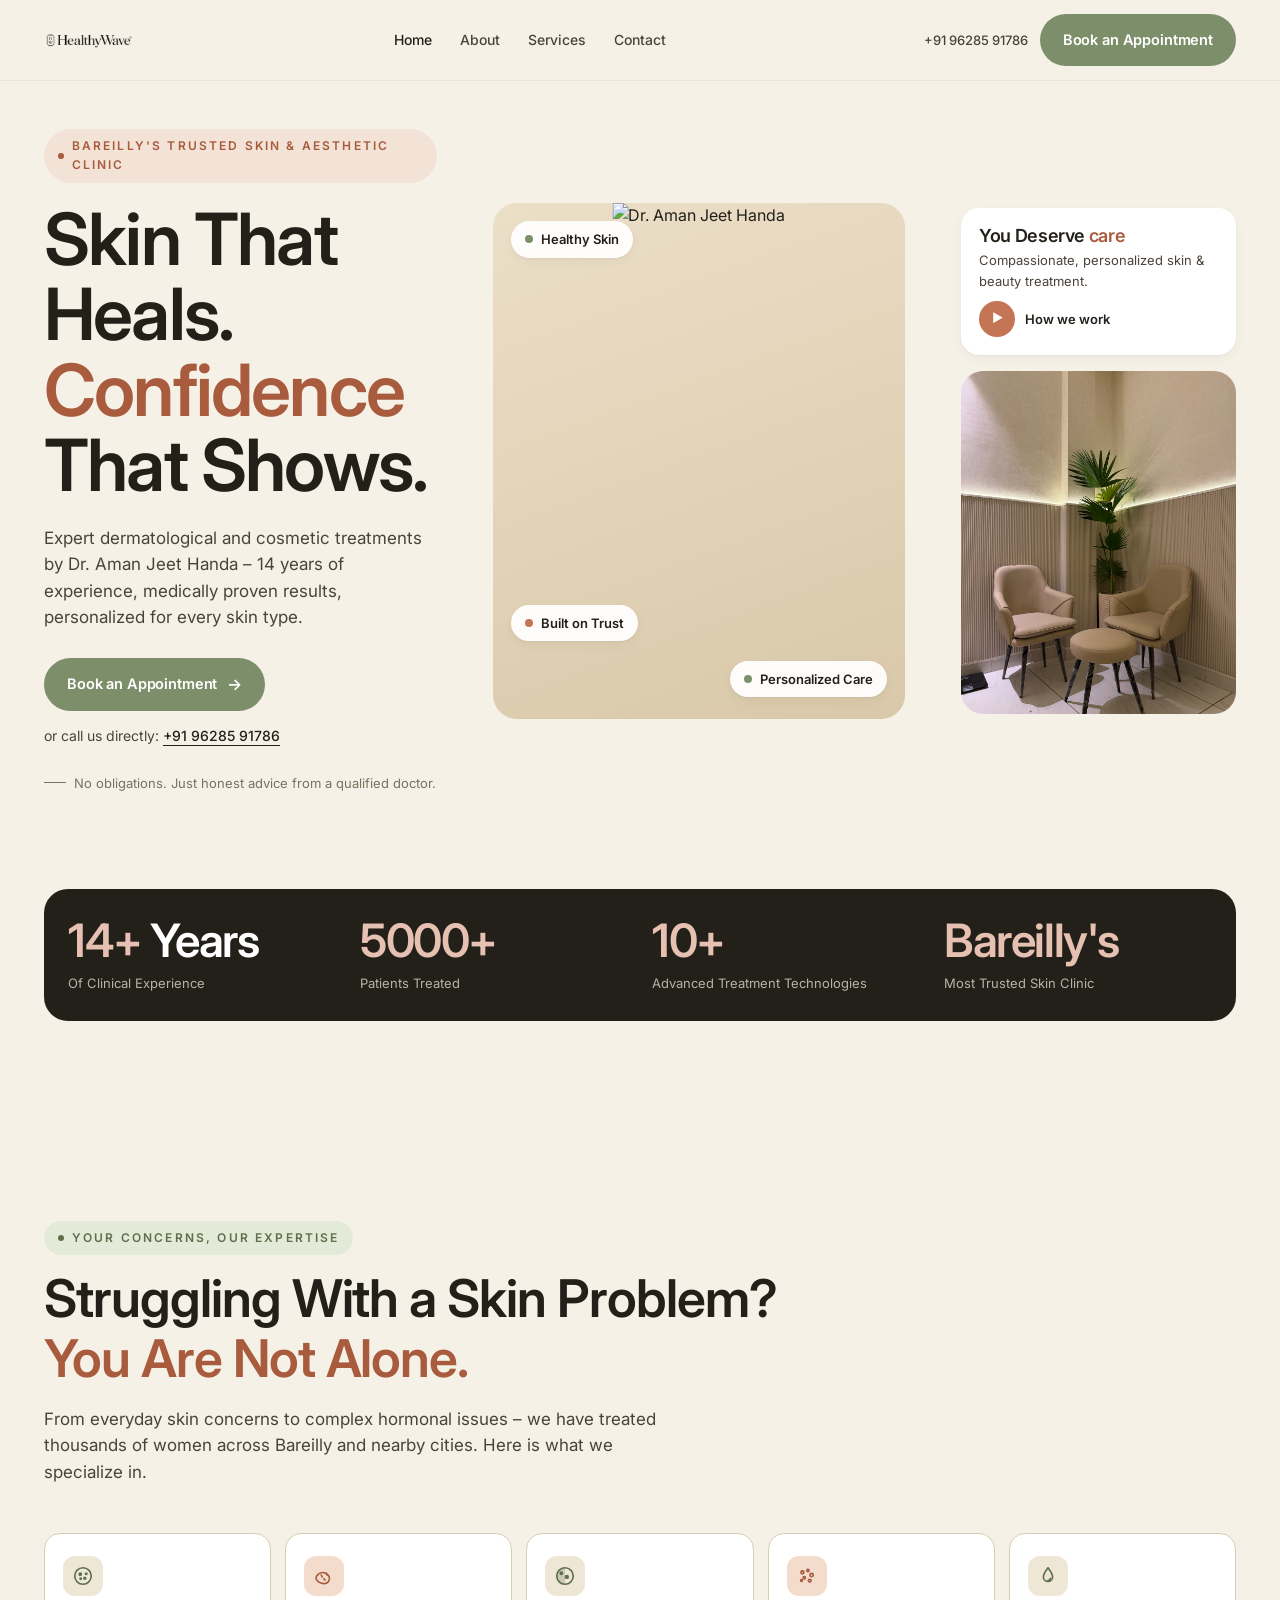
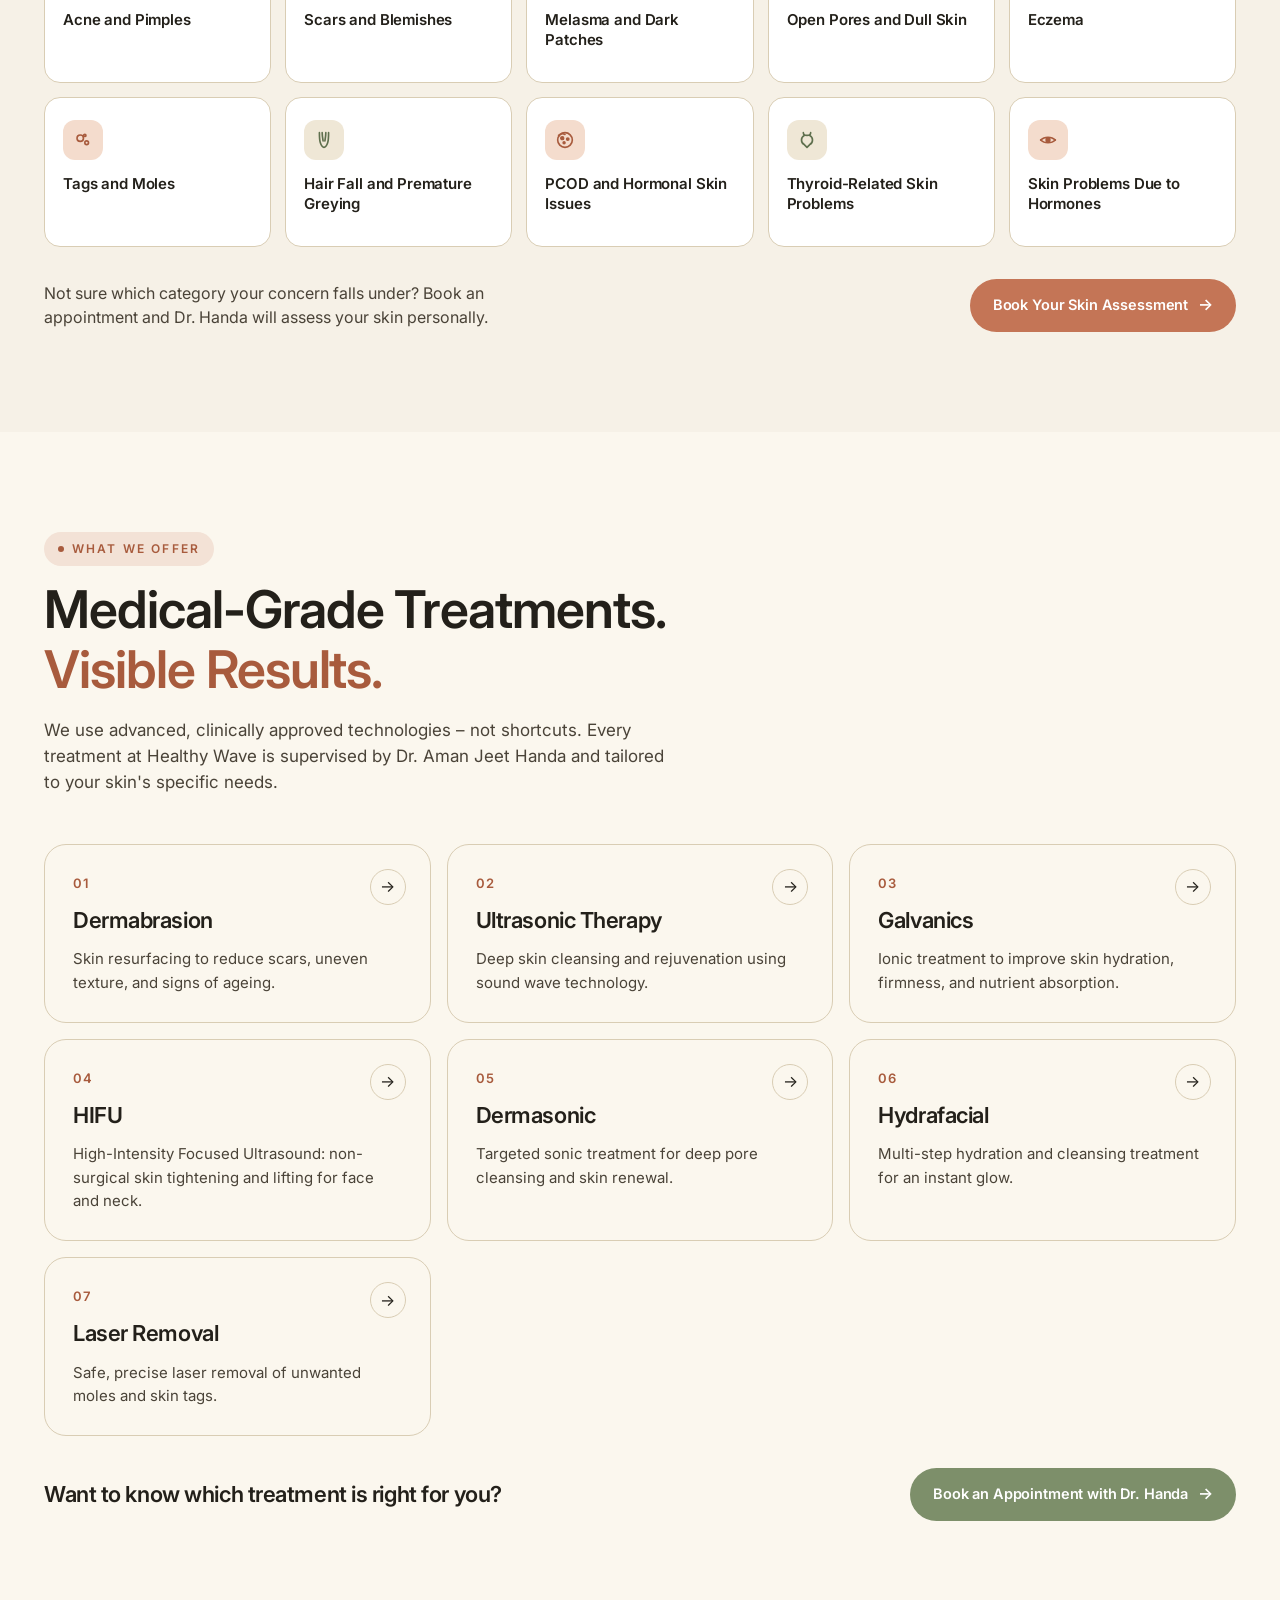
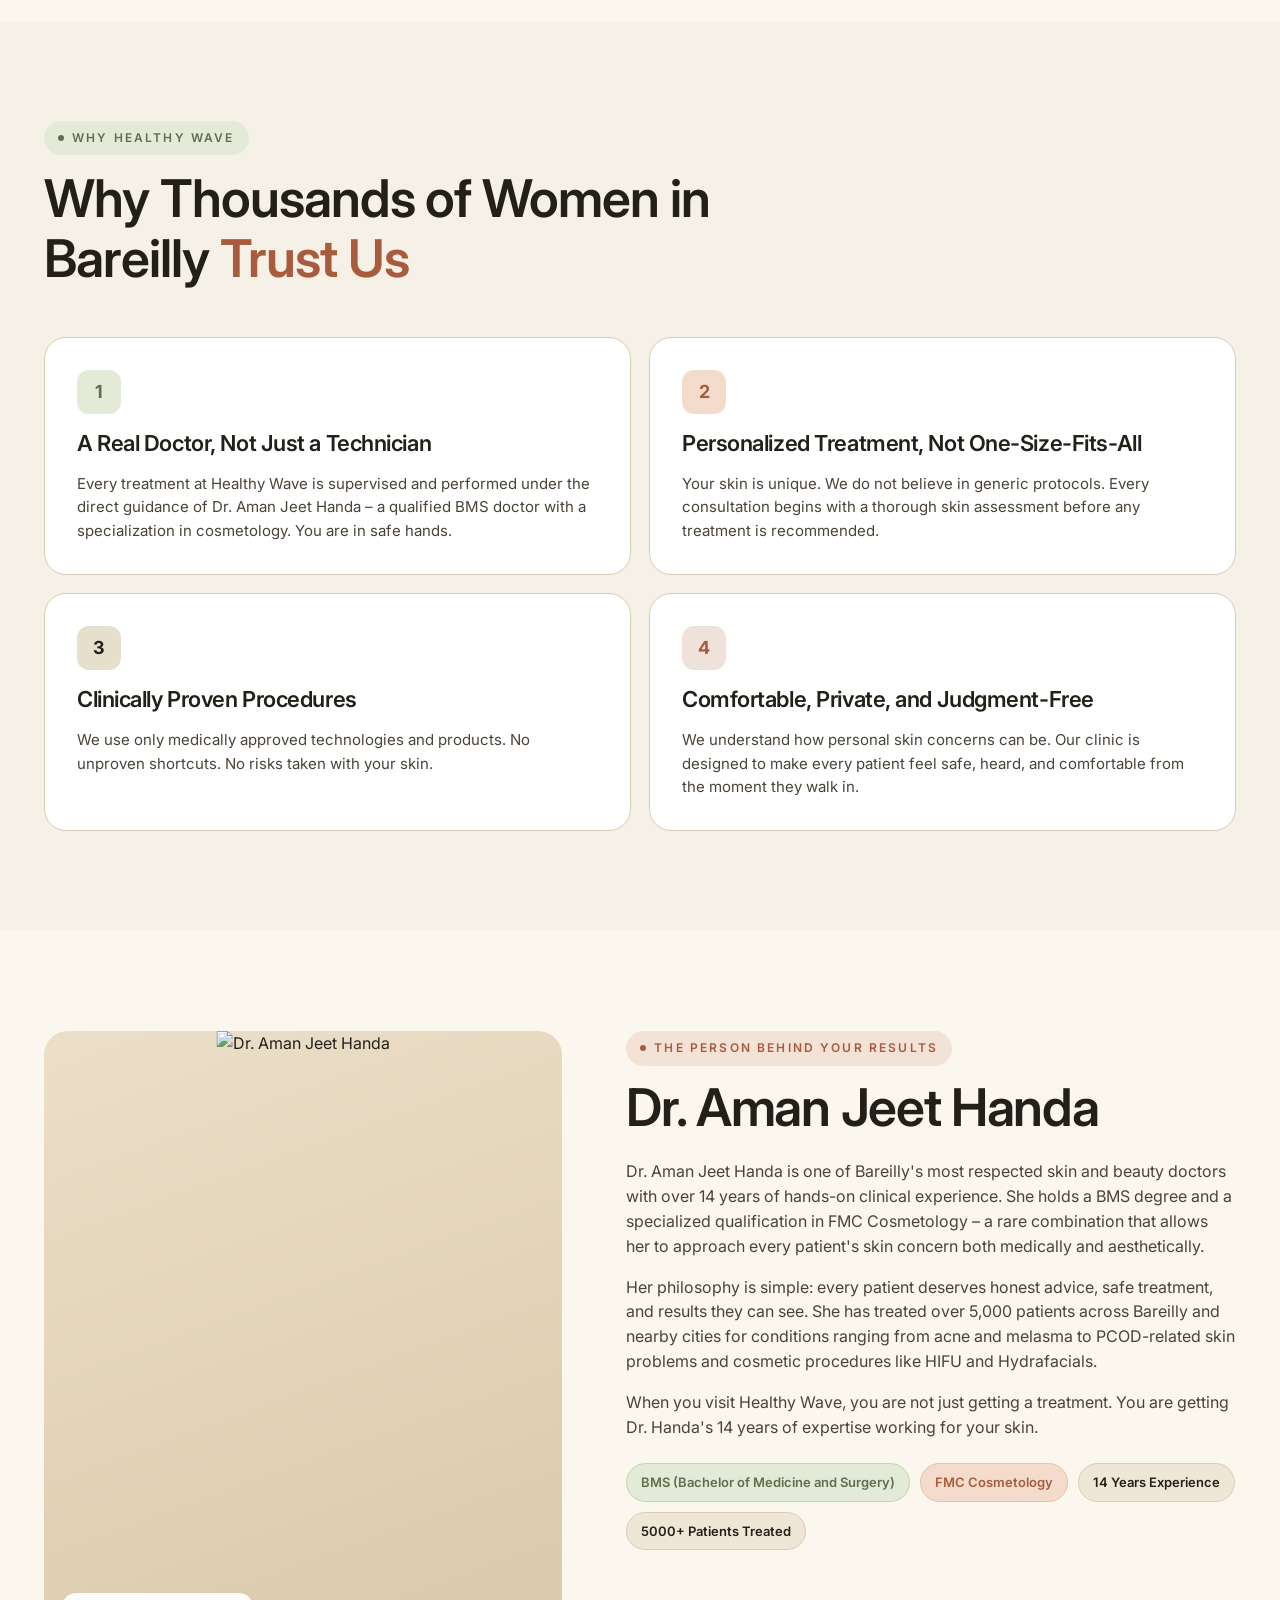
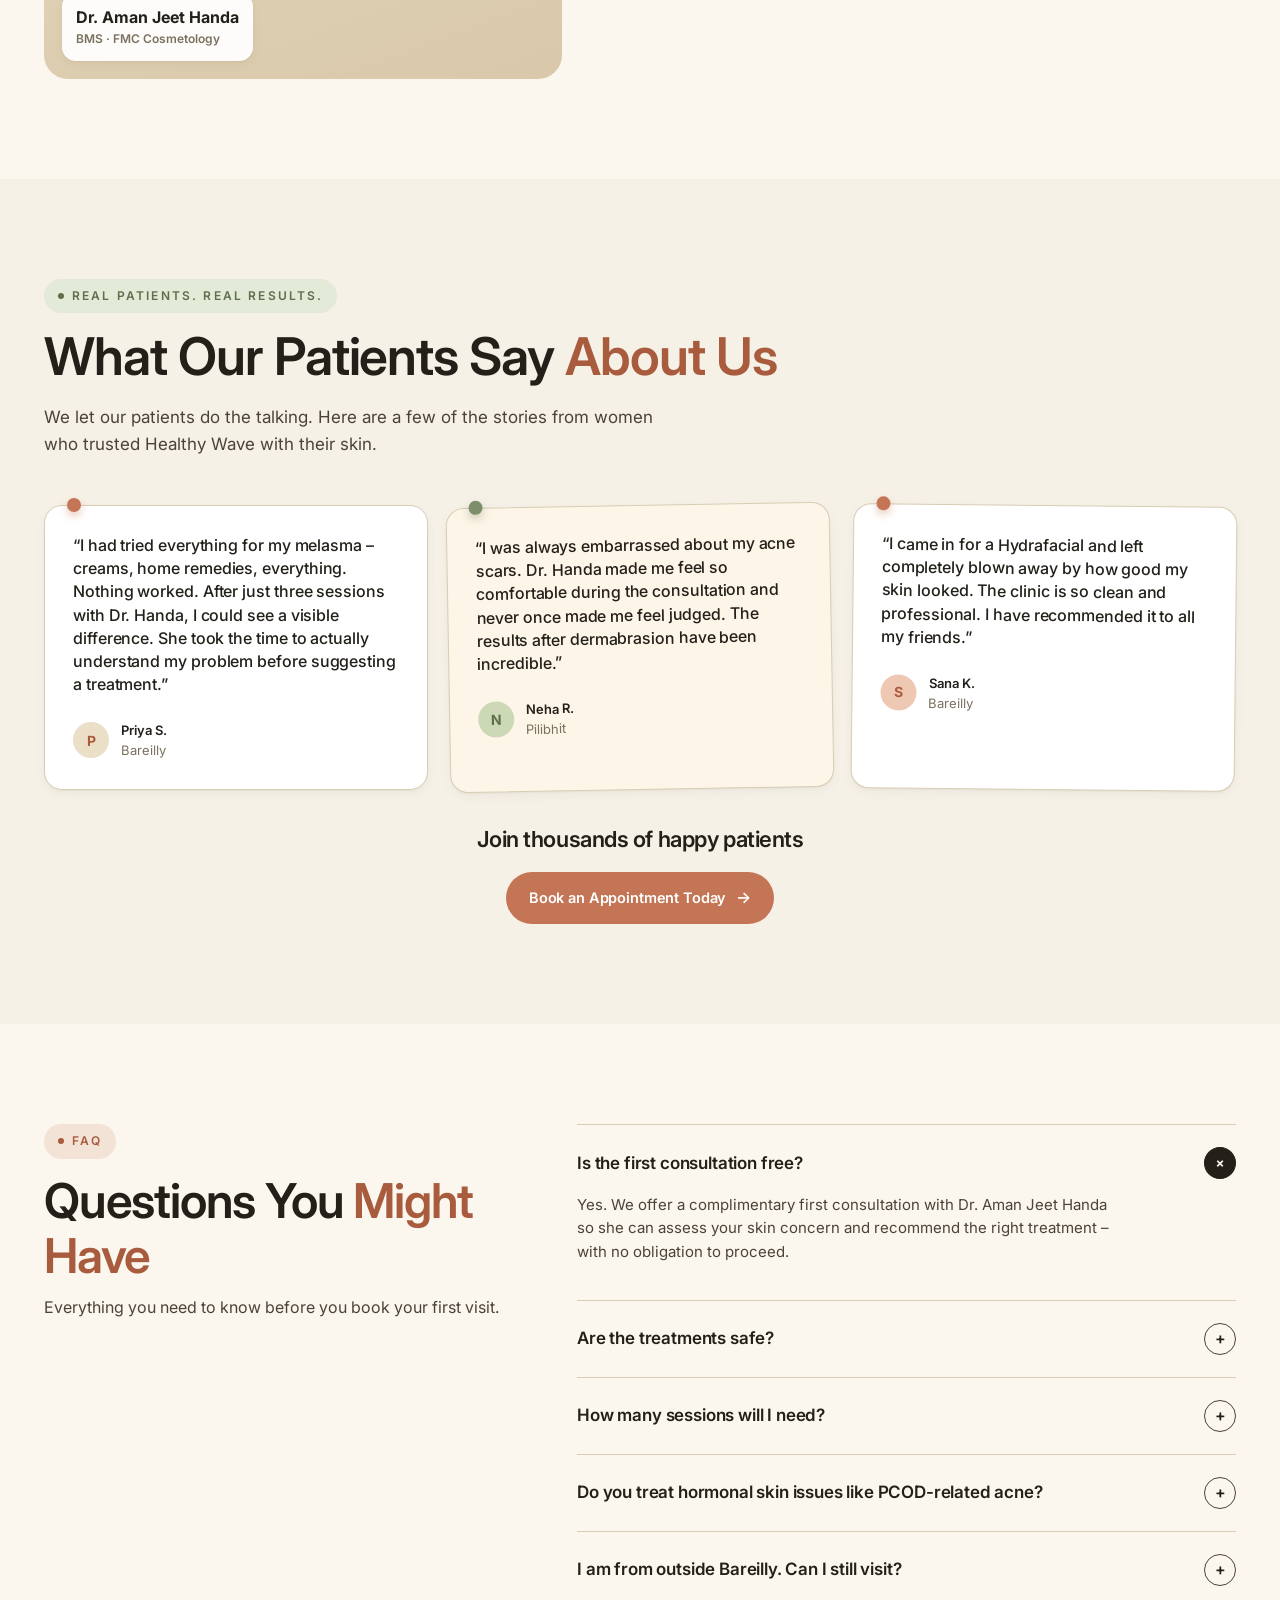
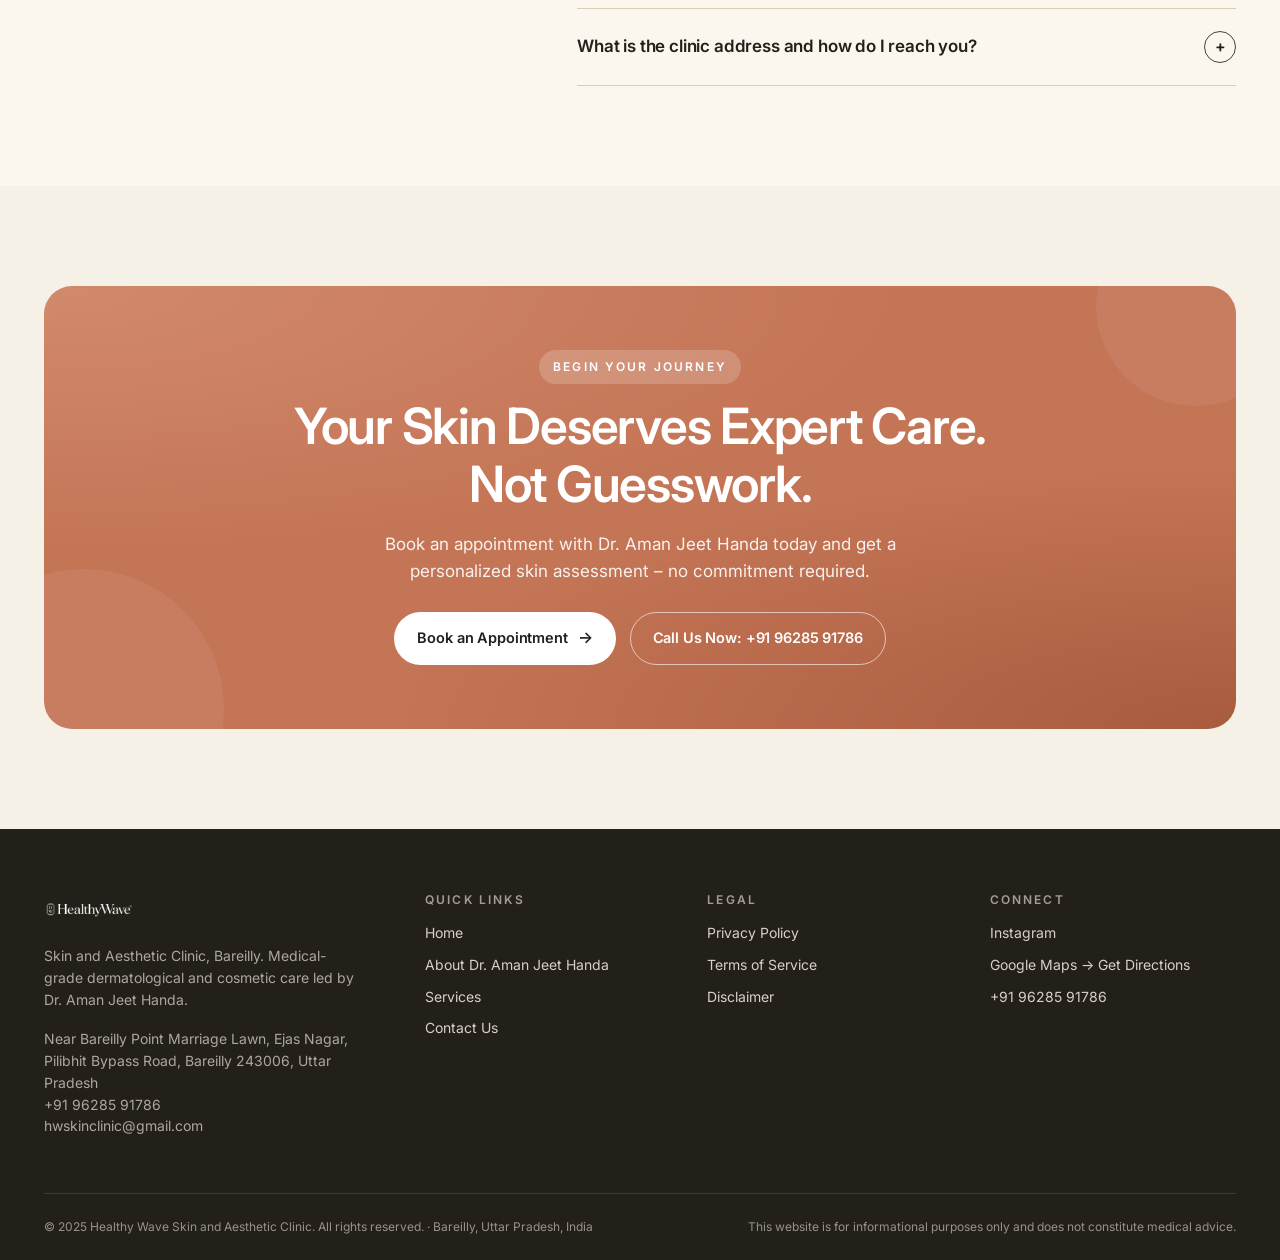
==== index.html @ 9fb53463 "Add Google Ads tag (AW-16514287301) to all pages Co-Authored-By: Claude Sonnet 4.6 <noreply@anthropi" ====
<!DOCTYPE html>
<html lang="en">
<head>
<!-- Google tag (gtag.js) -->
<script async src="https://www.googletagmanager.com/gtag/js?id=AW-16514287301"></script>
<script>
  window.dataLayer = window.dataLayer || [];
  function gtag(){dataLayer.push(arguments);}
  gtag('js', new Date());
  gtag('config', 'AW-16514287301');
</script>
<meta charset="UTF-8" />
<meta name="viewport" content="width=device-width, initial-scale=1.0" />
<title>Healthy Wave Skin and Aesthetic Clinic &ndash; Bareilly | Dr. Aman Jeet Handa</title>
<meta name="description" content="Bareilly's trusted skin and aesthetic clinic. Expert dermatological and cosmetic treatments by Dr. Aman Jeet Handa &ndash; 14 years of experience, medically proven results, personalized for every skin type." />
<link rel="preconnect" href="https://fonts.googleapis.com" />
<link rel="preconnect" href="https://fonts.gstatic.com" crossorigin />
<link href="https://fonts.googleapis.com/css2?family=Inter:wght@400;500;600;700&family=JetBrains+Mono:wght@400;500&display=swap" rel="stylesheet" />
<link rel="stylesheet" href="styles.css" />
</head>
<body>

<header class="nav">
  <div class="nav-inner">
    <a href="index.html" class="brand"><img src="assets/logo.png" alt="Healthy Wave" class="brand-logo" style="object-fit: contain;" /></a>
    <nav class="nav-links">
      <a href="index.html" class="active">Home</a>
      <a href="about.html">About</a>
      <a href="services.html">Services</a>
      <a href="contact.html">Contact</a>
    </nav>
    <div class="nav-cta">
      <a href="tel:+919628591786" class="nav-tel">+91 96285 91786</a>
      <a href="contact.html" class="btn btn-primary">Book an Appointment</a>
      <button class="menu-btn" aria-label="Menu" id="menuBtn"><span></span></button>
    </div>
  </div>
  <div class="mobile-nav" id="mobileNav">
    <a href="index.html">Home</a>
    <a href="about.html">About</a>
    <a href="services.html">Services</a>
    <a href="contact.html">Contact</a>
    <a href="tel:+919628591786">Call +91 96285 91786</a>
  </div>
</header>

<section class="hero">
  <div class="container">
    <div class="hero-grid">
      <div class="hero-copy">
        <span class="eyebrow dot">Bareilly's Trusted Skin &amp; Aesthetic Clinic</span>
        <h1>Skin That Heals. <em>Confidence</em> That Shows.</h1>
        <p class="lead">Expert dermatological and cosmetic treatments by Dr. Aman Jeet Handa &ndash; 14 years of experience, medically proven results, personalized for every skin type.</p>
        <div class="hero-ctas">
          <a href="contact.html" class="btn btn-primary">Book an Appointment <span class="arrow">&rarr;</span></a>
          <span class="hero-call">or call us directly: <a href="tel:+919628591786">+91 96285 91786</a></span>
        </div>
        <div class="hero-trust">No obligations. Just honest advice from a qualified doctor.</div>
      </div>

      <div class="hero-stage">
        <img src="assets/dr-handa.png" alt="Dr. Aman Jeet Handa" class="portrait" />
        <span class="pill tl"><span class="dot"></span> Healthy Skin</span>
        <span class="pill bl terra"><span class="dot"></span> Built on Trust</span>
        <span class="pill br"><span class="dot"></span> Personalized Care</span>
      </div>

      <div class="hero-side">
        <div class="card">
          <h4>You Deserve <span style="color:var(--terra-deep)">care</span></h4>
          <p>Compassionate, personalized skin &amp; beauty treatment.</p>
          <span class="play"><span class="ring">&#9654;</span> How we work</span>
        </div>
        <div class="small-stage"><img src="assets/clinic-interior.jpg" alt="Healthy Wave clinic interior" style="width:100%;height:100%;object-fit:cover;display:block;" /></div>
      </div>
    </div>
  </div>
</section>

<section style="padding-top:0;">
  <div class="container">
    <div class="trust">
      <div class="trust-grid">
        <div class="trust-item"><div class="num"><em>14+</em> Years</div><div class="lbl">Of Clinical Experience</div></div>
        <div class="trust-item"><div class="num"><em>5000+</em></div><div class="lbl">Patients Treated</div></div>
        <div class="trust-item"><div class="num"><em>10+</em></div><div class="lbl">Advanced Treatment Technologies</div></div>
        <div class="trust-item"><div class="num"><em>Bareilly's</em></div><div class="lbl">Most Trusted Skin Clinic</div></div>
      </div>
    </div>
  </div>
</section>

<section>
  <div class="container">
    <div class="section-head">
      <span class="eyebrow sage dot">Your Concerns, Our Expertise</span>
      <h2>Struggling With a Skin Problem? <em style="color:var(--terra-deep); font-style:normal;">You Are Not Alone.</em></h2>
      <p class="sub">From everyday skin concerns to complex hormonal issues &ndash; we have treated thousands of women across Bareilly and nearby cities. Here is what we specialize in.</p>
    </div>

    <div class="concerns">
      <div class="concern-card">
        <span class="glyph"><svg viewBox="0 0 24 24" fill="none" stroke="currentColor" stroke-width="1.8" stroke-linecap="round" stroke-linejoin="round"><circle cx="12" cy="12" r="9"/><circle cx="9" cy="10" r="1.2" fill="currentColor"/><circle cx="15.5" cy="9.5" r=".8" fill="currentColor"/><circle cx="14" cy="14.5" r="1" fill="currentColor"/><circle cx="9.5" cy="15" r=".7" fill="currentColor"/></svg></span>
        <h3>Acne and Pimples</h3>
      </div>
      <div class="concern-card">
        <span class="glyph terra"><svg viewBox="0 0 24 24" fill="none" stroke="currentColor" stroke-width="1.8" stroke-linecap="round" stroke-linejoin="round"><path d="M4 12c2-3 6-5 10-3s5 6 3 9-7 3-10 1-5-4-3-7z"/><path d="M9 11l1 2"/><path d="M14 9l1.5 2"/><path d="M12 15l1 1.5"/></svg></span>
        <h3>Scars and Blemishes</h3>
      </div>
      <div class="concern-card">
        <span class="glyph"><svg viewBox="0 0 24 24" fill="none" stroke="currentColor" stroke-width="1.8" stroke-linecap="round" stroke-linejoin="round"><circle cx="12" cy="12" r="9"/><path d="M12 3a9 9 0 0 0 0 18" fill="currentColor" opacity=".25"/><circle cx="8" cy="9" r="1.2" fill="currentColor"/><circle cx="14" cy="13" r="1.5" fill="currentColor"/></svg></span>
        <h3>Melasma and Dark Patches</h3>
      </div>
      <div class="concern-card">
        <span class="glyph terra"><svg viewBox="0 0 24 24" fill="none" stroke="currentColor" stroke-width="1.8" stroke-linecap="round" stroke-linejoin="round"><circle cx="7" cy="8" r="1.6"/><circle cx="13" cy="6" r="1.2"/><circle cx="17" cy="11" r="1.8"/><circle cx="9" cy="14" r="1.3"/><circle cx="15" cy="17" r="1.5"/><circle cx="6" cy="17" r="1"/></svg></span>
        <h3>Open Pores and Dull Skin</h3>
      </div>
      <div class="concern-card">
        <span class="glyph"><svg viewBox="0 0 24 24" fill="none" stroke="currentColor" stroke-width="1.8" stroke-linecap="round" stroke-linejoin="round"><path d="M12 3c3 4 5 7 5 10a5 5 0 0 1-10 0c0-3 2-6 5-10z"/><path d="M12 17a2.5 2.5 0 0 0 2.5-2.5"/></svg></span>
        <h3>Eczema</h3>
      </div>
      <div class="concern-card">
        <span class="glyph terra"><svg viewBox="0 0 24 24" fill="none" stroke="currentColor" stroke-width="1.8" stroke-linecap="round" stroke-linejoin="round"><circle cx="9" cy="10" r="3.5"/><circle cx="16" cy="15" r="2"/><circle cx="14" cy="7" r="1.2"/></svg></span>
        <h3>Tags and Moles</h3>
      </div>
      <div class="concern-card">
        <span class="glyph"><svg viewBox="0 0 24 24" fill="none" stroke="currentColor" stroke-width="1.8" stroke-linecap="round" stroke-linejoin="round"><path d="M7 4c0 4 0 8 1 11s3 5 4 5 3-2 4-5 1-7 1-11"/><path d="M10 4c0 3 .5 6 1 9"/><path d="M14 4c0 3-.5 6-1 9"/></svg></span>
        <h3>Hair Fall and Premature Greying</h3>
      </div>
      <div class="concern-card">
        <span class="glyph terra"><svg viewBox="0 0 24 24" fill="none" stroke="currentColor" stroke-width="1.8" stroke-linecap="round" stroke-linejoin="round"><circle cx="12" cy="12" r="8"/><circle cx="9" cy="10" r="1.5" fill="currentColor"/><circle cx="15" cy="11" r="1.2" fill="currentColor"/><circle cx="11" cy="15" r="1" fill="currentColor"/><path d="M5 7c2-2 5-2 7-1"/></svg></span>
        <h3>PCOD and Hormonal Skin Issues</h3>
      </div>
      <div class="concern-card">
        <span class="glyph"><svg viewBox="0 0 24 24" fill="none" stroke="currentColor" stroke-width="1.8" stroke-linecap="round" stroke-linejoin="round"><path d="M8 4c0 2 1 3 4 3s4-1 4-3"/><path d="M9 7c-2 1-3 3-3 5s1 4 3 5l3 3 3-3c2-1 3-3 3-5s-1-4-3-5"/></svg></span>
        <h3>Thyroid-Related Skin Problems</h3>
      </div>
      <div class="concern-card">
        <span class="glyph terra"><svg viewBox="0 0 24 24" fill="none" stroke="currentColor" stroke-width="1.8" stroke-linecap="round" stroke-linejoin="round"><path d="M4 12c4-4 12-4 16 0"/><path d="M4 12c4 4 12 4 16 0"/><circle cx="12" cy="12" r="2" fill="currentColor"/></svg></span>
        <h3>Skin Problems Due to Hormones</h3>
      </div>
    </div>

    <div class="mt-32" style="display:flex; flex-wrap:wrap; gap:18px; align-items:center; justify-content:space-between;">
      <p style="color:var(--ink-2); max-width: 520px; margin:0;">Not sure which category your concern falls under? Book an appointment and Dr. Handa will assess your skin personally.</p>
      <a href="contact.html" class="btn btn-terra">Book Your Skin Assessment <span class="arrow">&rarr;</span></a>
    </div>
  </div>
</section>

<section class="alt-bg">
  <div class="container">
    <div class="section-head">
      <span class="eyebrow dot">What We Offer</span>
      <h2>Medical-Grade Treatments. <em style="color:var(--terra-deep); font-style:normal;">Visible Results.</em></h2>
      <p class="sub">We use advanced, clinically approved technologies &ndash; not shortcuts. Every treatment at Healthy Wave is supervised by Dr. Aman Jeet Handa and tailored to your skin's specific needs.</p>
    </div>

    <div class="treatments">
      <article class="treatment"><span class="num">01</span><h3>Dermabrasion</h3><p>Skin resurfacing to reduce scars, uneven texture, and signs of ageing.</p><span class="arrow">&rarr;</span></article>
      <article class="treatment"><span class="num">02</span><h3>Ultrasonic Therapy</h3><p>Deep skin cleansing and rejuvenation using sound wave technology.</p><span class="arrow">&rarr;</span></article>
      <article class="treatment"><span class="num">03</span><h3>Galvanics</h3><p>Ionic treatment to improve skin hydration, firmness, and nutrient absorption.</p><span class="arrow">&rarr;</span></article>
      <article class="treatment"><span class="num">04</span><h3>HIFU</h3><p>High-Intensity Focused Ultrasound: non-surgical skin tightening and lifting for face and neck.</p><span class="arrow">&rarr;</span></article>
      <article class="treatment"><span class="num">05</span><h3>Dermasonic</h3><p>Targeted sonic treatment for deep pore cleansing and skin renewal.</p><span class="arrow">&rarr;</span></article>
      <article class="treatment"><span class="num">06</span><h3>Hydrafacial</h3><p>Multi-step hydration and cleansing treatment for an instant glow.</p><span class="arrow">&rarr;</span></article>
      <article class="treatment"><span class="num">07</span><h3>Laser Removal</h3><p>Safe, precise laser removal of unwanted moles and skin tags.</p><span class="arrow">&rarr;</span></article>
    </div>

    <div class="mt-32" style="display:flex; flex-wrap:wrap; gap:18px; align-items:center; justify-content:space-between;">
      <p style="font-size: 22px; margin:0; max-width: 520px; font-weight:600; letter-spacing:-0.02em;">Want to know which treatment is right for you?</p>
      <a href="contact.html" class="btn btn-primary">Book an Appointment with Dr. Handa <span class="arrow">&rarr;</span></a>
    </div>
  </div>
</section>

<section>
  <div class="container">
    <div class="section-head">
      <span class="eyebrow sage dot">Why Healthy Wave</span>
      <h2>Why Thousands of Women in Bareilly <em style="color:var(--terra-deep); font-style:normal;">Trust Us</em></h2>
    </div>

    <div class="reasons">
      <div class="reason"><span class="glyph">1</span><h3>A Real Doctor, Not Just a Technician</h3><p>Every treatment at Healthy Wave is supervised and performed under the direct guidance of Dr. Aman Jeet Handa &ndash; a qualified BMS doctor with a specialization in cosmetology. You are in safe hands.</p></div>
      <div class="reason"><span class="glyph">2</span><h3>Personalized Treatment, Not One-Size-Fits-All</h3><p>Your skin is unique. We do not believe in generic protocols. Every consultation begins with a thorough skin assessment before any treatment is recommended.</p></div>
      <div class="reason"><span class="glyph">3</span><h3>Clinically Proven Procedures</h3><p>We use only medically approved technologies and products. No unproven shortcuts. No risks taken with your skin.</p></div>
      <div class="reason"><span class="glyph">4</span><h3>Comfortable, Private, and Judgment-Free</h3><p>We understand how personal skin concerns can be. Our clinic is designed to make every patient feel safe, heard, and comfortable from the moment they walk in.</p></div>
    </div>
  </div>
</section>

<section class="alt-bg">
  <div class="container">
    <div class="doctor">
      <div class="doctor-portrait">
        <img src="assets/dr-handa.png" alt="Dr. Aman Jeet Handa" />
        <div class="badge">
          <span class="name">Dr. Aman Jeet Handa</span>
          <span style="color:var(--muted);">BMS &middot; FMC Cosmetology</span>
        </div>
      </div>
      <div>
        <span class="eyebrow dot">The Person Behind Your Results</span>
        <h2>Dr. Aman Jeet Handa</h2>
        <p>Dr. Aman Jeet Handa is one of Bareilly's most respected skin and beauty doctors with over 14 years of hands-on clinical experience. She holds a BMS degree and a specialized qualification in FMC Cosmetology &ndash; a rare combination that allows her to approach every patient's skin concern both medically and aesthetically.</p>
        <p>Her philosophy is simple: every patient deserves honest advice, safe treatment, and results they can see. She has treated over 5,000 patients across Bareilly and nearby cities for conditions ranging from acne and melasma to PCOD-related skin problems and cosmetic procedures like HIFU and Hydrafacials.</p>
        <p>When you visit Healthy Wave, you are not just getting a treatment. You are getting Dr. Handa's 14 years of expertise working for your skin.</p>

        <div class="cred-row">
          <span class="cred sage">BMS (Bachelor of Medicine and Surgery)</span>
          <span class="cred terra">FMC Cosmetology</span>
          <span class="cred">14 Years Experience</span>
          <span class="cred">5000+ Patients Treated</span>
        </div>
      </div>
    </div>
  </div>
</section>

<section>
  <div class="container">
    <div class="section-head">
      <span class="eyebrow sage dot">Real Patients. Real Results.</span>
      <h2>What Our Patients Say <em style="color:var(--terra-deep); font-style:normal;">About Us</em></h2>
      <p class="sub">We let our patients do the talking. Here are a few of the stories from women who trusted Healthy Wave with their skin.</p>
    </div>

    <div class="testi-grid">
      <div class="testi"><span class="pin"></span><p class="quote">&ldquo;I had tried everything for my melasma &ndash; creams, home remedies, everything. Nothing worked. After just three sessions with Dr. Handa, I could see a visible difference. She took the time to actually understand my problem before suggesting a treatment.&rdquo;</p><div class="who"><span class="avatar">P</span><div><div class="who-name">Priya S.</div><div class="who-loc">Bareilly</div></div></div></div>
      <div class="testi"><span class="pin"></span><p class="quote">&ldquo;I was always embarrassed about my acne scars. Dr. Handa made me feel so comfortable during the consultation and never once made me feel judged. The results after dermabrasion have been incredible.&rdquo;</p><div class="who"><span class="avatar sage">N</span><div><div class="who-name">Neha R.</div><div class="who-loc">Pilibhit</div></div></div></div>
      <div class="testi"><span class="pin"></span><p class="quote">&ldquo;I came in for a Hydrafacial and left completely blown away by how good my skin looked. The clinic is so clean and professional. I have recommended it to all my friends.&rdquo;</p><div class="who"><span class="avatar terra">S</span><div><div class="who-name">Sana K.</div><div class="who-loc">Bareilly</div></div></div></div>
    </div>

    <div class="mt-32 text-center">
      <p style="font-size: 22px; margin:0 0 16px; font-weight:600; letter-spacing:-0.02em;">Join thousands of happy patients</p>
      <a href="contact.html" class="btn btn-terra">Book an Appointment Today <span class="arrow">&rarr;</span></a>
    </div>
  </div>
</section>

<section class="alt-bg">
  <div class="container">
    <div class="faq">
      <div>
        <span class="eyebrow dot">FAQ</span>
        <h2 style="font-size: clamp(32px,4.5vw,48px); margin:14px 0 12px; font-weight:600; letter-spacing:-0.025em;">Questions You <em style="color:var(--terra-deep); font-style:normal;">Might Have</em></h2>
        <p style="color:var(--ink-2); margin:0;">Everything you need to know before you book your first visit.</p>
      </div>
      <div class="faq-list">
        <details class="faq-item" open><summary class="faq-q"><span>Is the first consultation free?</span><span class="plus">+</span></summary><p class="faq-a">Yes. We offer a complimentary first consultation with Dr. Aman Jeet Handa so she can assess your skin concern and recommend the right treatment &ndash; with no obligation to proceed.</p></details>
        <details class="faq-item"><summary class="faq-q"><span>Are the treatments safe?</span><span class="plus">+</span></summary><p class="faq-a">Absolutely. Every treatment offered at Healthy Wave is medically approved and performed under direct supervision of a qualified doctor. We do not use unproven procedures or products.</p></details>
        <details class="faq-item"><summary class="faq-q"><span>How many sessions will I need?</span><span class="plus">+</span></summary><p class="faq-a">This depends entirely on your skin condition and the treatment recommended. Dr. Handa will give you an honest assessment during your consultation, including a realistic timeline and expected results.</p></details>
        <details class="faq-item"><summary class="faq-q"><span>Do you treat hormonal skin issues like PCOD-related acne?</span><span class="plus">+</span></summary><p class="faq-a">Yes. Dr. Handa's medical background allows her to understand and treat skin issues that stem from hormonal conditions like PCOD and thyroid disorders &ndash; something purely cosmetic clinics often cannot do.</p></details>
        <details class="faq-item"><summary class="faq-q"><span>I am from outside Bareilly. Can I still visit?</span><span class="plus">+</span></summary><p class="faq-a">Yes. We regularly treat patients from Pilibhit, Shahjahanpur, Rampur, Moradabad, and other nearby cities. You can call us or fill the inquiry form and we will help you plan your visit.</p></details>
        <details class="faq-item"><summary class="faq-q"><span>What is the clinic address and how do I reach you?</span><span class="plus">+</span></summary><p class="faq-a">Near Bareilly Point Marriage Lawn, Ejas Nagar, Pilibhit Bypass Road, Bareilly 243006, Uttar Pradesh. We are open Monday to Saturday: 10:00 AM to 1:00 PM and 6:00 PM to 8:30 PM. Sunday: Closed (Emergency only).</p></details>
      </div>
    </div>
  </div>
</section>

<section>
  <div class="container">
    <div class="final-cta">
      <span class="eyebrow" style="background:rgba(255,255,255,.18); color:#fff;">Begin Your Journey</span>
      <h2>Your Skin Deserves <em>Expert Care.</em><br/>Not Guesswork.</h2>
      <p>Book an appointment with Dr. Aman Jeet Handa today and get a personalized skin assessment &ndash; no commitment required.</p>
      <div class="ctas">
        <a href="contact.html" class="btn btn-light">Book an Appointment <span class="arrow">&rarr;</span></a>
        <a href="tel:+919628591786" class="btn" style="background:transparent; color:#fff; border:1px solid rgba(255,255,255,.6);">Call Us Now: +91 96285 91786</a>
      </div>
    </div>
  </div>
</section>

<footer class="site">
  <div class="container">
    <div class="foot-grid">
      <div class="foot-brand">
        <a href="index.html" class="brand"><img src="assets/logo.png" alt="Healthy Wave" class="brand-logo invert" /></a>
        <p>Skin and Aesthetic Clinic, Bareilly. Medical-grade dermatological and cosmetic care led by Dr. Aman Jeet Handa.</p>
        <p style="margin-top:18px;">Near Bareilly Point Marriage Lawn, Ejas Nagar, Pilibhit Bypass Road, Bareilly 243006, Uttar Pradesh<br/><a href="tel:+919628591786">+91 96285 91786</a><br/><a href="mailto:hwskinclinic@gmail.com">hwskinclinic@gmail.com</a></p>
      </div>
      <div class="foot-col">
        <h5>Quick Links</h5>
        <ul>
          <li><a href="index.html">Home</a></li>
          <li><a href="about.html">About Dr. Aman Jeet Handa</a></li>
          <li><a href="services.html">Services</a></li>
          <li><a href="contact.html">Contact Us</a></li>
        </ul>
      </div>
      <div class="foot-col">
        <h5>Legal</h5>
        <ul>
          <li><a href="privacy.html">Privacy Policy</a></li>
          <li><a href="terms.html">Terms of Service</a></li>
          <li><a href="disclaimer.html">Disclaimer</a></li>
        </ul>
      </div>
      <div class="foot-col">
        <h5>Connect</h5>
        <ul>
          <li><a href="https://www.instagram.com/dr.amanhanda?igsh=d2s3ZjltNW51aDdw" target="_blank" rel="noopener">Instagram</a></li>
          <li><a href="https://maps.app.goo.gl/EHdA8AAKt6Xb3LMh7?g_st=ic" target="_blank" rel="noopener">Google Maps &rarr; Get Directions</a></li>
          <li><a href="tel:+919628591786">+91 96285 91786</a></li>
        </ul>
      </div>
    </div>
    <div class="foot-bottom">
      <span>&copy; 2025 Healthy Wave Skin and Aesthetic Clinic. All rights reserved. &middot; Bareilly, Uttar Pradesh, India</span>
      <span>This website is for informational purposes only and does not constitute medical advice.</span>
    </div>
  </div>
</footer>

<script>
  const mb = document.getElementById('menuBtn');
  const mn = document.getElementById('mobileNav');
  if (mb) mb.addEventListener('click', () => mn.classList.toggle('open'));
</script>
</body>
</html>
---- styles.css ----
/* Healthy Wave – shared styles (sans-serif system) */
:root {
  --ivory: #f6f1e7;
  --ivory-2: #efe7d6;
  --cream: #ecdfc8;
  --paper: #fbf7ee;
  --ink: #23201a;
  --ink-2: #4a4338;
  --muted: #7a715f;
  --line: #d9cdb4;
  --sage: #7d8f6a;
  --sage-deep: #5e6f4d;
  --terra: #c47556;
  --terra-deep: #a85b3d;
  --rose: #e6c0b1;
  --max: 1240px;
  --radius: 18px;
  --shadow-sm: 0 1px 2px rgba(35,32,26,.04), 0 4px 12px rgba(35,32,26,.04);
  --shadow-md: 0 6px 24px rgba(35,32,26,.08);
}

* { box-sizing: border-box; }
html, body { margin: 0; padding: 0; }
html { scroll-behavior: smooth; }
body {
  font-family: "Inter", "Manrope", system-ui, -apple-system, Segoe UI, Roboto, sans-serif;
  background: var(--ivory);
  color: var(--ink);
  font-size: 16px;
  line-height: 1.55;
  -webkit-font-smoothing: antialiased;
  text-rendering: optimizeLegibility;
}
img { max-width: 100%; display: block; }
a { color: inherit; text-decoration: none; }
button { font-family: inherit; cursor: pointer; }

.serif {
  font-family: "Inter", "Manrope", system-ui, sans-serif;
  font-weight: 600;
  letter-spacing: -0.02em;
  line-height: 1.08;
}
.italic { font-style: normal; }

h1, h2, h3, h4, h5 {
  font-family: "Inter", "Manrope", system-ui, sans-serif;
  letter-spacing: -0.02em;
  font-weight: 600;
  line-height: 1.15;
}

.eyebrow {
  display: inline-flex;
  align-items: center;
  gap: 8px;
  font-size: 12px;
  letter-spacing: 0.18em;
  text-transform: uppercase;
  color: var(--terra-deep);
  background: #f3e2d6;
  padding: 8px 14px;
  border-radius: 999px;
  font-weight: 600;
}
.eyebrow.sage { color: var(--sage-deep); background: #e4ead8; }
.eyebrow.dot::before {
  content: ""; width: 6px; height: 6px; border-radius: 50%;
  background: currentColor; display: inline-block;
}

.container { max-width: var(--max); margin: 0 auto; padding: 0 24px; }

/* BUTTONS */
.btn {
  display: inline-flex; align-items: center; gap: 10px;
  padding: 14px 22px;
  border-radius: 999px;
  font-weight: 600; font-size: 14.5px;
  letter-spacing: -0.01em;
  border: 1px solid transparent;
  transition: transform .15s ease, background .2s ease, color .2s ease, border-color .2s ease;
  white-space: nowrap;
}
.btn:hover { transform: translateY(-1px); }
.btn-primary { background: var(--sage); color: #fff; }
.btn-primary:hover { background: var(--sage-deep); }
.btn-terra { background: var(--terra); color: #fff; }
.btn-terra:hover { background: var(--terra-deep); }
.btn-ghost { background: transparent; color: var(--ink); border-color: var(--ink); }
.btn-ghost:hover { background: var(--ink); color: var(--ivory); }
.btn-light { background: #fff; color: var(--ink); }
.btn-light:hover { background: var(--ivory); }
.btn .arrow { font-size: 16px; line-height: 1; transform: translateY(-1px); }

/* NAV */
.nav {
  position: sticky; top: 0; z-index: 50;
  background: rgba(246,241,231,0.86);
  backdrop-filter: saturate(140%) blur(10px);
  -webkit-backdrop-filter: saturate(140%) blur(10px);
  border-bottom: 1px solid rgba(35,32,26,0.06);
}
.nav-inner {
  display: flex; align-items: center; justify-content: space-between;
  padding: 14px 24px;
  max-width: var(--max);
  margin: 0 auto;
  gap: 16px;
}
.brand {
  display: inline-flex; align-items: center; gap: 10px;
}
.brand-logo {
  height: 32px; width: auto; display: block;
}
.brand-logo.invert { filter: invert(1) brightness(2); }
.nav-links { display: none; gap: 28px; font-size: 14px; font-weight: 500; }
.nav-links a { color: var(--ink-2); transition: color .15s; }
.nav-links a:hover, .nav-links a.active { color: var(--ink); }
.nav-cta { display: flex; align-items: center; gap: 12px; }
.nav-tel { display: none; font-size: 13px; color: var(--ink-2); font-weight: 500; }
.menu-btn {
  background: transparent; border: 1px solid var(--ink); color: var(--ink);
  width: 40px; height: 40px; border-radius: 50%;
  display: inline-flex; align-items: center; justify-content: center;
}
.menu-btn span { width: 16px; height: 2px; background: currentColor; position: relative; display: inline-block; }
.menu-btn span::before, .menu-btn span::after {
  content:""; position:absolute; left:0; width:100%; height:2px; background:currentColor;
}
.menu-btn span::before { top:-5px; }
.menu-btn span::after { top:5px; }
.mobile-nav {
  display: none;
  border-top: 1px solid rgba(35,32,26,.08);
  padding: 12px 24px 20px;
  background: var(--ivory);
}
.mobile-nav.open { display: block; }
.mobile-nav a {
  display: block; padding: 12px 4px;
  font-size: 16px; border-bottom: 1px solid rgba(35,32,26,.06);
  font-weight: 500;
}
.mobile-nav a:last-child { border-bottom: 0; }

@media (min-width: 860px) {
  .nav-links { display: flex; }
  .nav-tel { display: inline-flex; }
  .menu-btn { display: none; }
}

/* SECTIONS */
section { padding: 72px 0; position: relative; }
@media (min-width: 860px) { section { padding: 100px 0; } }

.section-head { max-width: 760px; margin-bottom: 48px; }
.section-head h2 { margin: 14px 0 14px; font-size: clamp(32px, 4.5vw, 52px); font-weight: 600; }
.section-head .sub { color: var(--ink-2); font-size: 17px; max-width: 620px; }

/* HERO */
.hero { padding-top: 36px; padding-bottom: 60px; }
.hero-grid { display: grid; gap: 36px; grid-template-columns: 1fr; align-items: center; }
@media (min-width: 960px) {
  .hero-grid { grid-template-columns: 1.05fr 1fr; gap: 56px; }
  .hero { padding-top: 48px; padding-bottom: 96px; }
}
.hero h1 {
  font-size: clamp(40px, 6vw, 72px);
  margin: 18px 0 22px;
  font-weight: 600;
  letter-spacing: -0.025em;
  line-height: 1.05;
}
.hero h1 em { font-style: normal; color: var(--terra-deep); font-weight: 600; }
.hero p.lead { font-size: 17px; color: var(--ink-2); max-width: 540px; margin: 0 0 28px; }
.hero-ctas { display: flex; flex-wrap: wrap; gap: 14px; align-items: center; }
.hero-call { font-size: 14px; color: var(--ink-2); }
.hero-call a { color: var(--ink); border-bottom: 1px solid currentColor; padding-bottom: 1px; font-weight: 500; }
.hero-trust { margin-top: 26px; font-size: 13px; color: var(--muted); display: inline-flex; align-items: center; gap: 8px; }
.hero-trust::before { content: ""; width: 22px; height: 1px; background: var(--muted); }

.hero-stage {
  position: relative;
  aspect-ratio: 4/5;
  border-radius: 24px;
  overflow: hidden;
  background: linear-gradient(160deg, #ecdfc8 0%, #d9c8a9 100%);
}
.hero-stage img.portrait {
  position: absolute;
  bottom: 0; left: 50%;
  transform: translateX(-50%);
  height: 100%;
  width: auto;
  object-fit: contain;
  object-position: bottom center;
}
.hero-stage .pill {
  position: absolute;
  background: rgba(255,255,255,.94);
  border-radius: 999px;
  padding: 8px 14px;
  font-size: 13px; font-weight: 600;
  display: inline-flex; align-items: center; gap: 8px;
  box-shadow: var(--shadow-sm);
  z-index: 2;
}
.hero-stage .pill .dot { width: 8px; height: 8px; border-radius: 50%; background: var(--sage); }
.hero-stage .pill.terra .dot { background: var(--terra); }
.hero-stage .pill.tl { top: 18px; left: 18px; }
.hero-stage .pill.br { bottom: 22px; right: 18px; }
.hero-stage .pill.bl { bottom: 78px; left: 18px; }

.hero-side { display: none; flex-direction: column; gap: 16px; }
.hero-side .small-stage { aspect-ratio: 4/5; border-radius: 22px; overflow: hidden; background: var(--ivory-2); position: relative; }
.hero-side .card { background: #fff; border-radius: 18px; padding: 18px; box-shadow: var(--shadow-sm); }
.hero-side .card h4 { margin: 0 0 4px; font-size: 18px; font-weight: 600; }
.hero-side .card p { margin: 0; font-size: 13px; color: var(--ink-2); }
.hero-side .play { display: inline-flex; align-items: center; gap: 10px; margin-top: 10px; font-size: 13px; font-weight: 600; }
.hero-side .play .ring {
  width: 36px; height: 36px; border-radius: 50%;
  background: var(--terra); color: #fff;
  display: inline-flex; align-items: center; justify-content: center;
  font-size: 12px;
}

@media (min-width: 1100px) {
  .hero-grid { grid-template-columns: 1fr 1.05fr 0.7fr; }
  .hero-side { display: flex; }
}

/* IMAGE PLACEHOLDERS */
.img-ph {
  position: relative; width: 100%; height: 100%;
  background:
    repeating-linear-gradient(135deg, rgba(35,32,26,0.04) 0 12px, rgba(35,32,26,0.0) 12px 26px),
    linear-gradient(160deg, var(--cream) 0%, var(--ivory-2) 100%);
  display: flex; align-items: center; justify-content: center;
  color: var(--ink-2);
}
.img-ph.sage { background: repeating-linear-gradient(135deg, rgba(35,32,26,0.05) 0 12px, rgba(35,32,26,0) 12px 26px), linear-gradient(160deg, #d3dec1 0%, #aebd95 100%); }
.img-ph.terra { background: repeating-linear-gradient(135deg, rgba(255,255,255,.06) 0 12px, rgba(255,255,255,0) 12px 26px), linear-gradient(160deg, #e2a98e 0%, #c47556 100%); color: #fff; }
.img-ph.dark { background: repeating-linear-gradient(135deg, rgba(255,255,255,0.04) 0 12px, rgba(255,255,255,0) 12px 26px), linear-gradient(160deg, #3a3528 0%, #23201a 100%); color: var(--ivory); }
.img-ph .label {
  font-family: "JetBrains Mono", ui-monospace, Menlo, Consolas, monospace;
  font-size: 11px; letter-spacing: 0.06em; text-transform: uppercase;
  background: rgba(255,255,255,.7);
  padding: 6px 10px; border-radius: 4px;
  color: var(--ink);
}
.img-ph.terra .label, .img-ph.dark .label, .img-ph.sage .label { background: rgba(255,255,255,.85); }

/* TRUST BAR */
.trust { background: var(--ink); color: var(--ivory); border-radius: 24px; padding: 28px 24px; }
.trust-grid { display: grid; gap: 24px; grid-template-columns: repeat(2, 1fr); }
@media (min-width: 760px) { .trust-grid { grid-template-columns: repeat(4, 1fr); } }
.trust-item .num {
  font-family: "Inter", "Manrope", sans-serif;
  font-weight: 600;
  font-size: clamp(32px, 4.2vw, 46px); line-height: 1;
  color: #fff; letter-spacing: -0.03em;
}
.trust-item .num em { font-style: normal; color: var(--rose); font-weight: 600; }
.trust-item .lbl { margin-top: 10px; font-size: 13px; color: rgba(246,241,231,.7); }

/* CONCERN GRID */
.concerns { display: grid; gap: 14px; grid-template-columns: 1fr 1fr; }
@media (min-width: 720px) { .concerns { grid-template-columns: repeat(3, 1fr); } }
@media (min-width: 1000px) { .concerns { grid-template-columns: repeat(5, 1fr); } }
.concern-card {
  background: #fff;
  border: 1px solid var(--line);
  border-radius: 16px;
  padding: 22px 18px;
  display: flex; flex-direction: column; gap: 14px;
  min-height: 150px;
  transition: transform .2s ease, border-color .2s ease, background .2s ease;
}
.concern-card:hover { transform: translateY(-2px); border-color: var(--sage); background: #fdfbf5; }
.concern-card .glyph {
  width: 40px; height: 40px; border-radius: 12px;
  background: var(--ivory-2);
  display: inline-flex; align-items: center; justify-content: center;
  color: var(--sage-deep);
  flex: none;
}
.concern-card .glyph svg { width: 22px; height: 22px; }
.concern-card .glyph.terra { background: #f4dccd; color: var(--terra-deep); }
.concern-card h3 { margin: 0; font-size: 15px; font-weight: 600; line-height: 1.3; letter-spacing: -0.01em; }

/* TREATMENTS */
.treatments { display: grid; gap: 16px; grid-template-columns: 1fr; }
@media (min-width: 720px) { .treatments { grid-template-columns: repeat(2, 1fr); } }
@media (min-width: 1000px) { .treatments { grid-template-columns: repeat(3, 1fr); } }
.treatment {
  background: var(--paper);
  border-radius: 22px;
  padding: 28px;
  display: flex; flex-direction: column; gap: 14px;
  border: 1px solid var(--line);
  position: relative;
  transition: background .2s ease, transform .2s ease;
}
.treatment:hover { background: #fff; transform: translateY(-2px); }
.treatment .num { font-weight: 600; color: var(--terra-deep); font-size: 13px; letter-spacing: 0.08em; }
.treatment h3 { margin: 0; font-size: 22px; font-weight: 600; letter-spacing: -0.02em; line-height: 1.2; }
.treatment p { margin: 0; color: var(--ink-2); font-size: 15px; }
.treatment .arrow {
  position: absolute; top: 24px; right: 24px;
  width: 36px; height: 36px; border-radius: 50%;
  border: 1px solid var(--line);
  display: inline-flex; align-items: center; justify-content: center;
  transition: background .2s, color .2s;
}
.treatment:hover .arrow { background: var(--ink); color: var(--ivory); border-color: var(--ink); }

/* WHY US */
.reasons { display: grid; gap: 18px; grid-template-columns: 1fr; }
@media (min-width: 720px) { .reasons { grid-template-columns: repeat(2, 1fr); } }
.reason { background: #fff; border-radius: 22px; padding: 32px; border: 1px solid var(--line); display: flex; flex-direction: column; gap: 16px; }
.reason .glyph {
  width: 44px; height: 44px; border-radius: 12px;
  background: #e4ead8; color: var(--sage-deep);
  display: inline-flex; align-items: center; justify-content: center;
  font-size: 18px; font-weight: 700;
}
.reason .glyph svg { width: 22px; height: 22px; }
.reason:nth-child(2) .glyph { background: #f4dccd; color: var(--terra-deep); }
.reason:nth-child(3) .glyph { background: #e6dfcc; color: var(--ink); }
.reason:nth-child(4) .glyph { background: #efe2db; color: var(--terra-deep); }
.reason h3 { margin: 0; font-size: 22px; font-weight: 600; letter-spacing: -0.02em; line-height: 1.2; }
.reason p { margin: 0; color: var(--ink-2); font-size: 15px; }

/* DOCTOR */
.doctor { display: grid; gap: 36px; grid-template-columns: 1fr; align-items: start; }
@media (min-width: 960px) { .doctor { grid-template-columns: 0.85fr 1fr; gap: 64px; } }
.doctor-portrait {
  aspect-ratio: 4/5; border-radius: 24px; overflow: hidden;
  background: linear-gradient(160deg, #ecdfc8 0%, #d9c8a9 100%);
  position: relative;
}
.doctor-portrait img {
  position: absolute; bottom: 0; left: 50%;
  transform: translateX(-50%);
  height: 100%; width: auto; object-fit: contain; object-position: bottom center;
}
.doctor-portrait .badge {
  position: absolute; left: 18px; bottom: 18px;
  background: rgba(255,255,255,.94);
  padding: 12px 14px; border-radius: 14px;
  font-size: 12px; font-weight: 600;
  box-shadow: var(--shadow-sm);
  z-index: 2;
}
.doctor-portrait .badge .name { font-size: 16px; font-weight: 700; display: block; }
.doctor h2 { font-size: clamp(34px, 4.5vw, 52px); margin: 12px 0 22px; font-weight: 600; letter-spacing: -0.025em; }
.doctor p { color: var(--ink-2); font-size: 16px; margin: 0 0 16px; }
.cred-row { display: flex; flex-wrap: wrap; gap: 10px; margin-top: 24px; }
.cred {
  background: var(--ivory-2);
  border: 1px solid var(--line);
  padding: 8px 14px; border-radius: 999px;
  font-size: 13px; font-weight: 600;
}
.cred.sage { background: #e4ead8; border-color: #c5d2a9; color: var(--sage-deep); }
.cred.terra { background: #f4dccd; border-color: #e8bfa8; color: var(--terra-deep); }

/* TESTIMONIALS */
.testi-grid { display: grid; gap: 20px; grid-template-columns: 1fr; }
@media (min-width: 760px) { .testi-grid { grid-template-columns: repeat(3, 1fr); } }
.testi { background: #fff; border-radius: 18px; padding: 28px; position: relative; box-shadow: var(--shadow-sm); border: 1px solid var(--line); }
.testi:nth-child(2) { transform: rotate(-1deg); background: #fdf5e8; }
.testi:nth-child(3) { transform: rotate(0.6deg); }
.testi .quote {
  font-size: 16px; font-weight: 500;
  line-height: 1.45;
  color: var(--ink);
  margin: 0 0 24px;
  letter-spacing: -0.005em;
}
.testi .who { display: flex; align-items: center; gap: 12px; font-size: 13px; }
.testi .avatar {
  width: 36px; height: 36px; border-radius: 50%;
  background: var(--cream);
  display: inline-flex; align-items: center; justify-content: center;
  font-size: 14px; font-weight: 700;
  color: var(--terra-deep);
}
.testi .avatar.sage { background: #cdd9b6; color: var(--sage-deep); }
.testi .avatar.terra { background: #efc8b4; color: var(--terra-deep); }
.testi .who-name { font-weight: 600; }
.testi .who-loc { color: var(--muted); }
.testi .pin {
  position: absolute; top: -8px; left: 22px;
  width: 14px; height: 14px; border-radius: 50%;
  background: var(--terra);
  box-shadow: 0 4px 8px rgba(196,117,86,.4);
}
.testi:nth-child(2) .pin { background: var(--sage); box-shadow: 0 4px 8px rgba(125,143,106,.4); }

/* FAQ */
.faq { display: grid; gap: 56px; grid-template-columns: 1fr; }
@media (min-width: 900px) { .faq { grid-template-columns: 0.7fr 1fr; gap: 72px; } }
.faq-list { display: flex; flex-direction: column; }
.faq-item { border-top: 1px solid var(--line); padding: 22px 0; }
.faq-item:last-child { border-bottom: 1px solid var(--line); }
.faq-q {
  display: flex; align-items: center; justify-content: space-between;
  cursor: pointer; gap: 18px;
  font-size: 17px; font-weight: 600; line-height: 1.35;
  letter-spacing: -0.01em;
  color: var(--ink); list-style: none;
}
.faq-q::-webkit-details-marker { display: none; }
.faq-q .plus {
  flex: none;
  width: 32px; height: 32px; border-radius: 50%;
  border: 1px solid var(--ink-2);
  display: inline-flex; align-items: center; justify-content: center;
  font-size: 16px; transition: transform .2s;
}
details[open] .faq-q .plus { transform: rotate(45deg); background: var(--ink); color: var(--ivory); border-color: var(--ink); }
.faq-a { margin-top: 14px; color: var(--ink-2); font-size: 15px; max-width: 60ch; }

/* FINAL CTA */
.final-cta {
  background:
    radial-gradient(120% 100% at 0% 0%, #d18a6b 0%, transparent 60%),
    radial-gradient(120% 100% at 100% 100%, #a85b3d 0%, transparent 60%),
    var(--terra);
  color: #fff;
  border-radius: 28px;
  padding: 64px 32px;
  text-align: center;
  position: relative; overflow: hidden;
}
.final-cta::before, .final-cta::after { content: ""; position: absolute; border-radius: 50%; background: rgba(255,255,255,.06); }
.final-cta::before { width: 280px; height: 280px; left: -100px; bottom: -120px; }
.final-cta::after { width: 200px; height: 200px; right: -60px; top: -80px; }
.final-cta h2 { font-size: clamp(32px, 4.5vw, 50px); margin: 14px auto 18px; max-width: 780px; font-weight: 600; letter-spacing: -0.025em; }
.final-cta h2 em { font-style: normal; }
.final-cta p { max-width: 560px; margin: 0 auto 28px; opacity: .9; font-size: 17px; }
.final-cta .ctas { display: inline-flex; flex-wrap: wrap; gap: 14px; justify-content: center; }

/* FOOTER */
footer.site { background: var(--ink); color: var(--ivory); padding: 64px 0 24px; }
.foot-grid { display: grid; gap: 36px; grid-template-columns: 1fr; }
@media (min-width: 760px) { .foot-grid { grid-template-columns: 1.4fr 1fr 1fr 1fr; } }
.foot-brand .brand { color: #fff; }
.foot-brand p { color: rgba(246,241,231,.65); margin: 14px 0 0; font-size: 14px; max-width: 320px; }
.foot-brand a { color: rgba(246,241,231,.65); }
.foot-brand a:hover { color: #fff; }
.foot-col h5 { font-size: 12px; letter-spacing: 0.18em; text-transform: uppercase; color: rgba(246,241,231,.6); margin: 0 0 16px; font-weight: 600; }
.foot-col ul { list-style: none; padding: 0; margin: 0; display: flex; flex-direction: column; gap: 10px; font-size: 14px; }
.foot-col a { color: rgba(246,241,231,.85); }
.foot-col a:hover { color: #fff; }
.foot-bottom {
  margin-top: 56px; padding-top: 24px;
  border-top: 1px solid rgba(246,241,231,.12);
  font-size: 12px; color: rgba(246,241,231,.55);
  display: flex; justify-content: space-between; gap: 16px; flex-wrap: wrap;
}

/* LEGAL */
.legal { padding: 56px 0 96px; }
.legal h1 { font-size: clamp(36px, 5vw, 60px); letter-spacing: -0.025em; margin: 24px 0 6px; font-weight: 600; }
.legal .meta { color: var(--muted); font-size: 14px; margin-bottom: 32px; }
.legal-body { max-width: 760px; }
.legal-body h2 { font-size: 24px; margin: 48px 0 12px; font-weight: 600; letter-spacing: -0.02em; }
.legal-body h3 { font-size: 17px; margin: 28px 0 8px; font-weight: 600; }
.legal-body p, .legal-body li { color: var(--ink-2); font-size: 16px; line-height: 1.7; }
.legal-body ul { padding-left: 22px; }
.legal-body blockquote { margin: 18px 0; padding: 16px 22px; border-left: 3px solid var(--terra); background: var(--paper); color: var(--ink-2); border-radius: 4px; }
.legal-body a { border-bottom: 1px solid currentColor; }

/* PAGE HEADERS */
.page-hero { padding: 56px 0 40px; position: relative; }
.page-hero h1 {
  font-size: clamp(38px, 5.5vw, 64px);
  margin: 16px 0 18px;
  letter-spacing: -0.025em;
  font-weight: 600;
  max-width: 18ch;
  line-height: 1.05;
}
.page-hero h1 em { font-style: normal; color: var(--terra-deep); font-weight: 600; }
.page-hero .lead { color: var(--ink-2); font-size: 17px; max-width: 620px; }

/* ABOUT */
.about-hero { display: grid; gap: 36px; grid-template-columns: 1fr; }
@media (min-width: 960px) { .about-hero { grid-template-columns: 1fr 1fr; gap: 56px; align-items: center; } }
.about-portrait {
  aspect-ratio: 4/5; border-radius: 24px; overflow: hidden;
  background: linear-gradient(160deg, #ecdfc8 0%, #d9c8a9 100%);
  position: relative;
}
.about-portrait img {
  position: absolute; bottom: 0; left: 50%;
  transform: translateX(-50%);
  height: 100%; width: auto; object-fit: contain; object-position: bottom center;
}
.about-quote { background: var(--ink); color: var(--ivory); border-radius: 28px; padding: 48px 36px; position: relative; }
.about-quote .mark { font-size: 88px; line-height: .8; color: var(--terra); position: absolute; top: 24px; left: 32px; font-weight: 700; }
.about-quote blockquote { font-size: clamp(20px, 2.4vw, 28px); font-weight: 500; line-height: 1.35; margin: 36px 0 24px; padding-left: 56px; letter-spacing: -0.01em; }
.about-quote .attribution { font-size: 14px; color: rgba(246,241,231,.7); padding-left: 56px; font-weight: 500; }

/* SERVICES */
.svc-card { background: #fff; border: 1px solid var(--line); border-radius: 22px; padding: 28px; display: flex; flex-direction: column; gap: 14px; }
.svc-card h3 { font-size: 22px; margin: 0; font-weight: 600; letter-spacing: -0.02em; line-height: 1.2; }
.svc-card .who { color: var(--terra-deep); font-size: 12px; font-weight: 600; text-transform: uppercase; letter-spacing: .12em; }
.svc-card p { color: var(--ink-2); margin: 0; font-size: 15px; }
.svc-card .link { margin-top: auto; padding-top: 12px; font-size: 14px; font-weight: 600; color: var(--ink); display: inline-flex; align-items: center; gap: 6px; border-top: 1px solid var(--line); }
.svc-card .num { font-weight: 600; color: var(--terra-deep); font-size: 13px; letter-spacing: 0.08em; }

/* CONTACT */
.contact-grid { display: grid; gap: 36px; grid-template-columns: 1fr; }
@media (min-width: 960px) { .contact-grid { grid-template-columns: 1fr 1fr; gap: 56px; } }
.info-card { background: var(--paper); border: 1px solid var(--line); border-radius: 22px; padding: 28px; display: flex; flex-direction: column; gap: 18px; }
.info-row { display: flex; gap: 14px; align-items: flex-start; }
.info-row .glyph { width: 38px; height: 38px; border-radius: 10px; background: var(--ivory-2); display: inline-flex; align-items: center; justify-content: center; flex: none; color: var(--sage-deep); }
.info-row .glyph svg { width: 18px; height: 18px; }
.info-row strong { display: block; font-size: 14px; margin-bottom: 4px; font-weight: 600; }
.info-row span { color: var(--ink-2); font-size: 15px; }
.info-row a { border-bottom: 1px solid currentColor; }
.map-ph { height: 320px; border-radius: 18px; overflow: hidden; }
.map-ph iframe { width: 100%; height: 100%; border: 0; display: block; }

.form-card { background: #fff; border: 1px solid var(--line); border-radius: 22px; padding: 28px; }
.form-card h3 { font-size: 22px; margin: 0 0 6px; font-weight: 600; letter-spacing: -0.02em; }
.form-card .subtle { color: var(--ink-2); margin: 0 0 22px; font-size: 14px; }
.field { display: flex; flex-direction: column; gap: 6px; margin-bottom: 16px; }
.field label { font-size: 13px; font-weight: 600; color: var(--ink); }
.field input, .field select, .field textarea {
  font-family: inherit; font-size: 15px;
  padding: 12px 14px;
  border: 1px solid var(--line);
  border-radius: 12px; background: var(--ivory);
  color: var(--ink);
  transition: border-color .15s, background .15s;
}
.field input:focus, .field select:focus, .field textarea:focus { outline: none; border-color: var(--sage); background: #fff; }
.field-row { display: grid; gap: 16px; grid-template-columns: 1fr; }
@media (min-width: 600px) { .field-row { grid-template-columns: 1fr 1fr; } }
.form-card button[type="submit"] {
  width: 100%; margin-top: 6px;
  padding: 16px; font-size: 15px; font-weight: 600;
  background: var(--ink); color: var(--ivory);
  border: 0; border-radius: 999px;
}
.form-card .reassure { font-size: 12px; color: var(--muted); margin: 14px 0 0; text-align: center; }
.form-success { background: #e4ead8; color: var(--sage-deep); padding: 14px; border-radius: 12px; font-size: 14px; font-weight: 600; text-align: center; margin-top: 8px; }

/* UTILITIES */
.text-center { text-align: center; }
.mt-0 { margin-top: 0; }
.mt-12 { margin-top: 12px; }
.mt-24 { margin-top: 24px; }
.mt-32 { margin-top: 32px; }
.section-divider { height: 1px; background: var(--line); margin: 0; border: 0; }
.tag-row { display: flex; flex-wrap: wrap; gap: 8px; }
.tag { background: #fff; border: 1px solid var(--line); padding: 8px 14px; border-radius: 999px; font-size: 13px; color: var(--ink-2); }
.alt-bg { background: var(--paper); }
.dark-bg { background: var(--ink); color: var(--ivory); }
.dark-bg .eyebrow.sage { background: rgba(125,143,106,.2); color: #c5d2a9; }
.dark-bg p { color: rgba(246,241,231,.75); }

/* hours block */
.hours-list { display: flex; flex-direction: column; gap: 4px; color: var(--ink-2); font-size: 14px; }
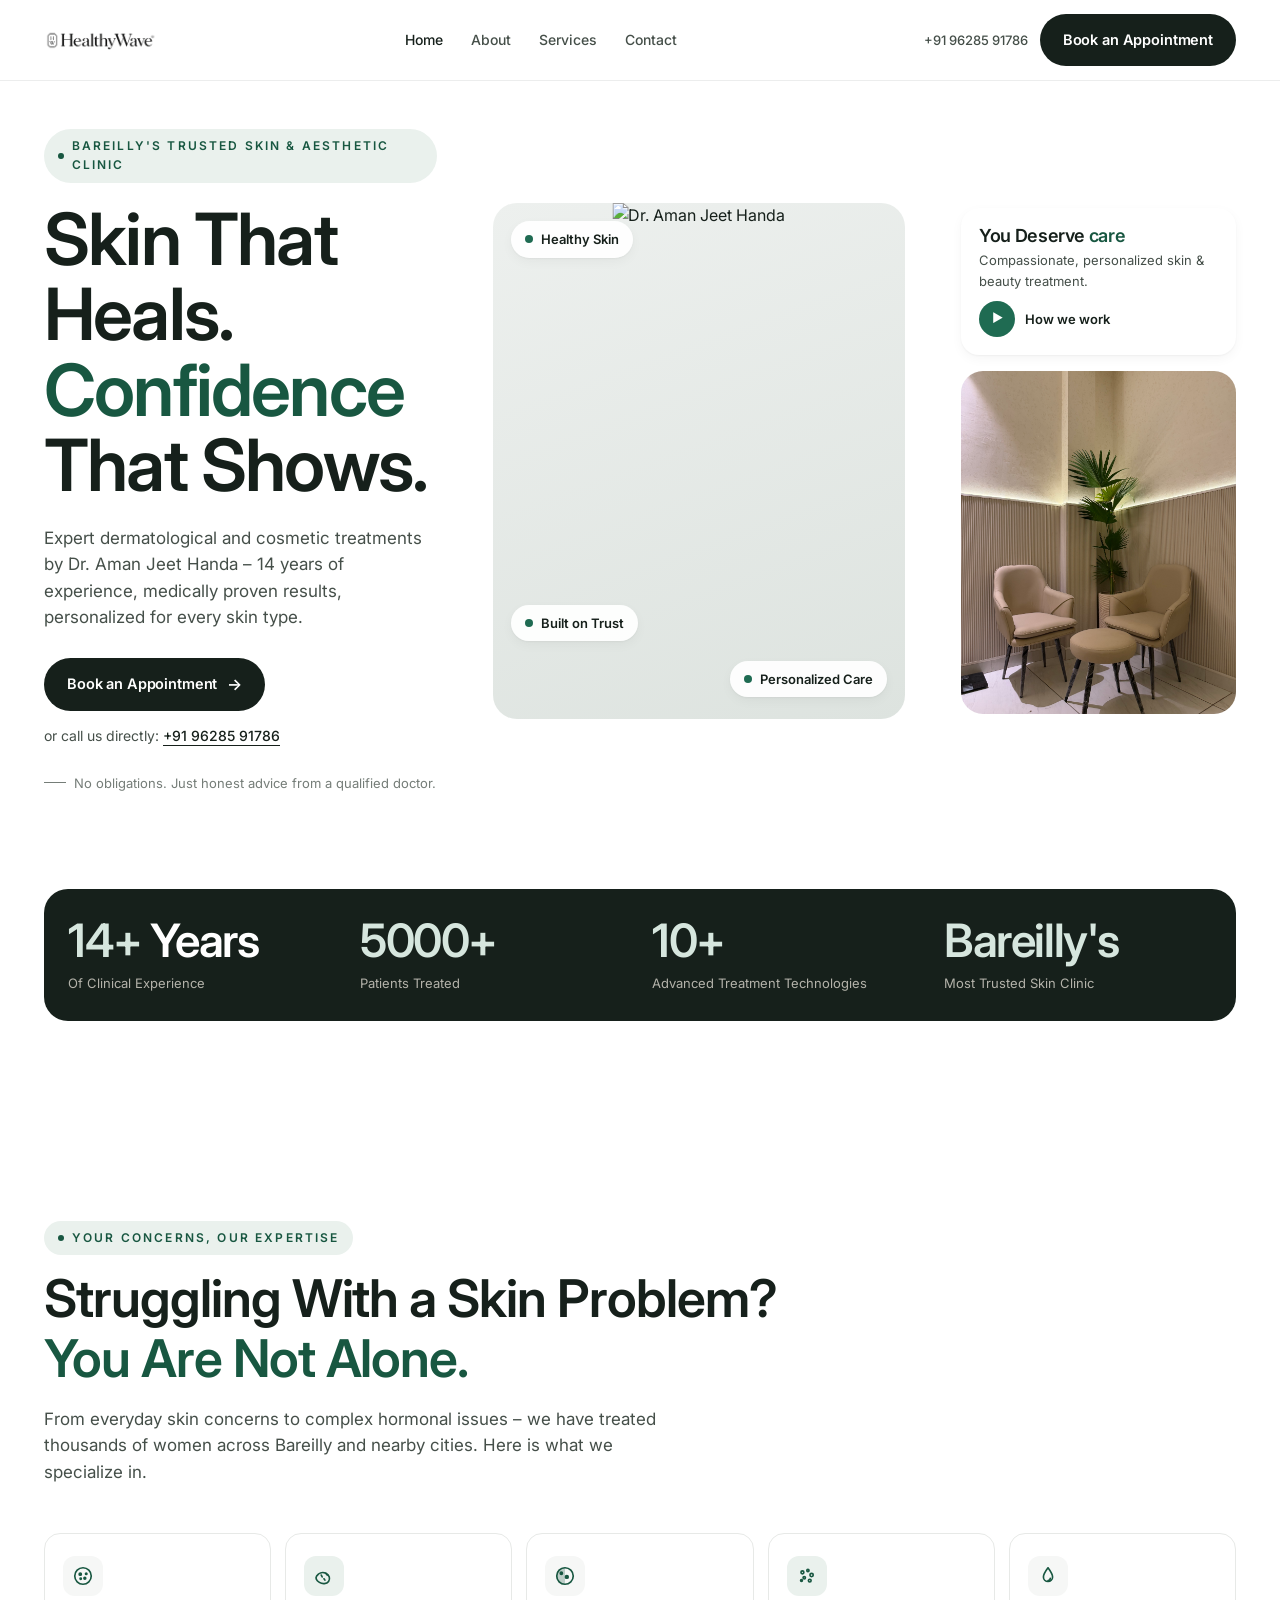
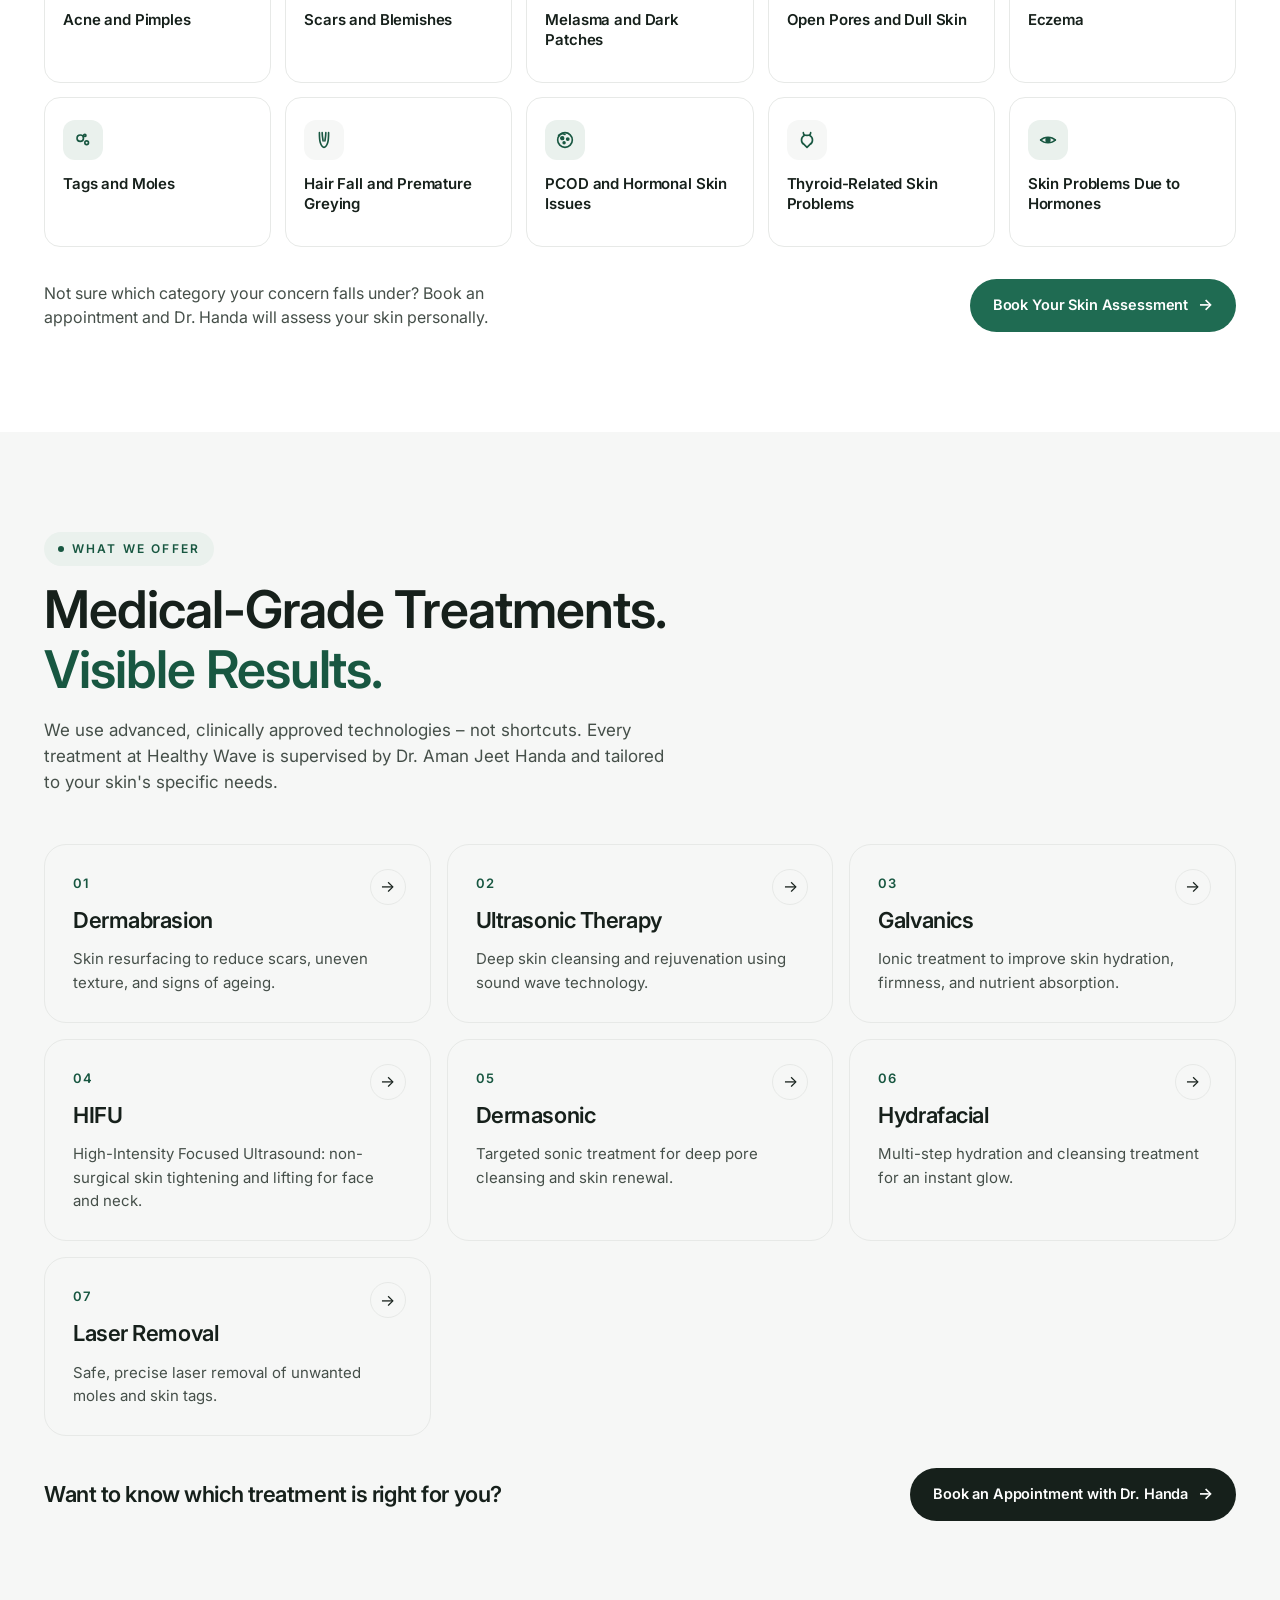
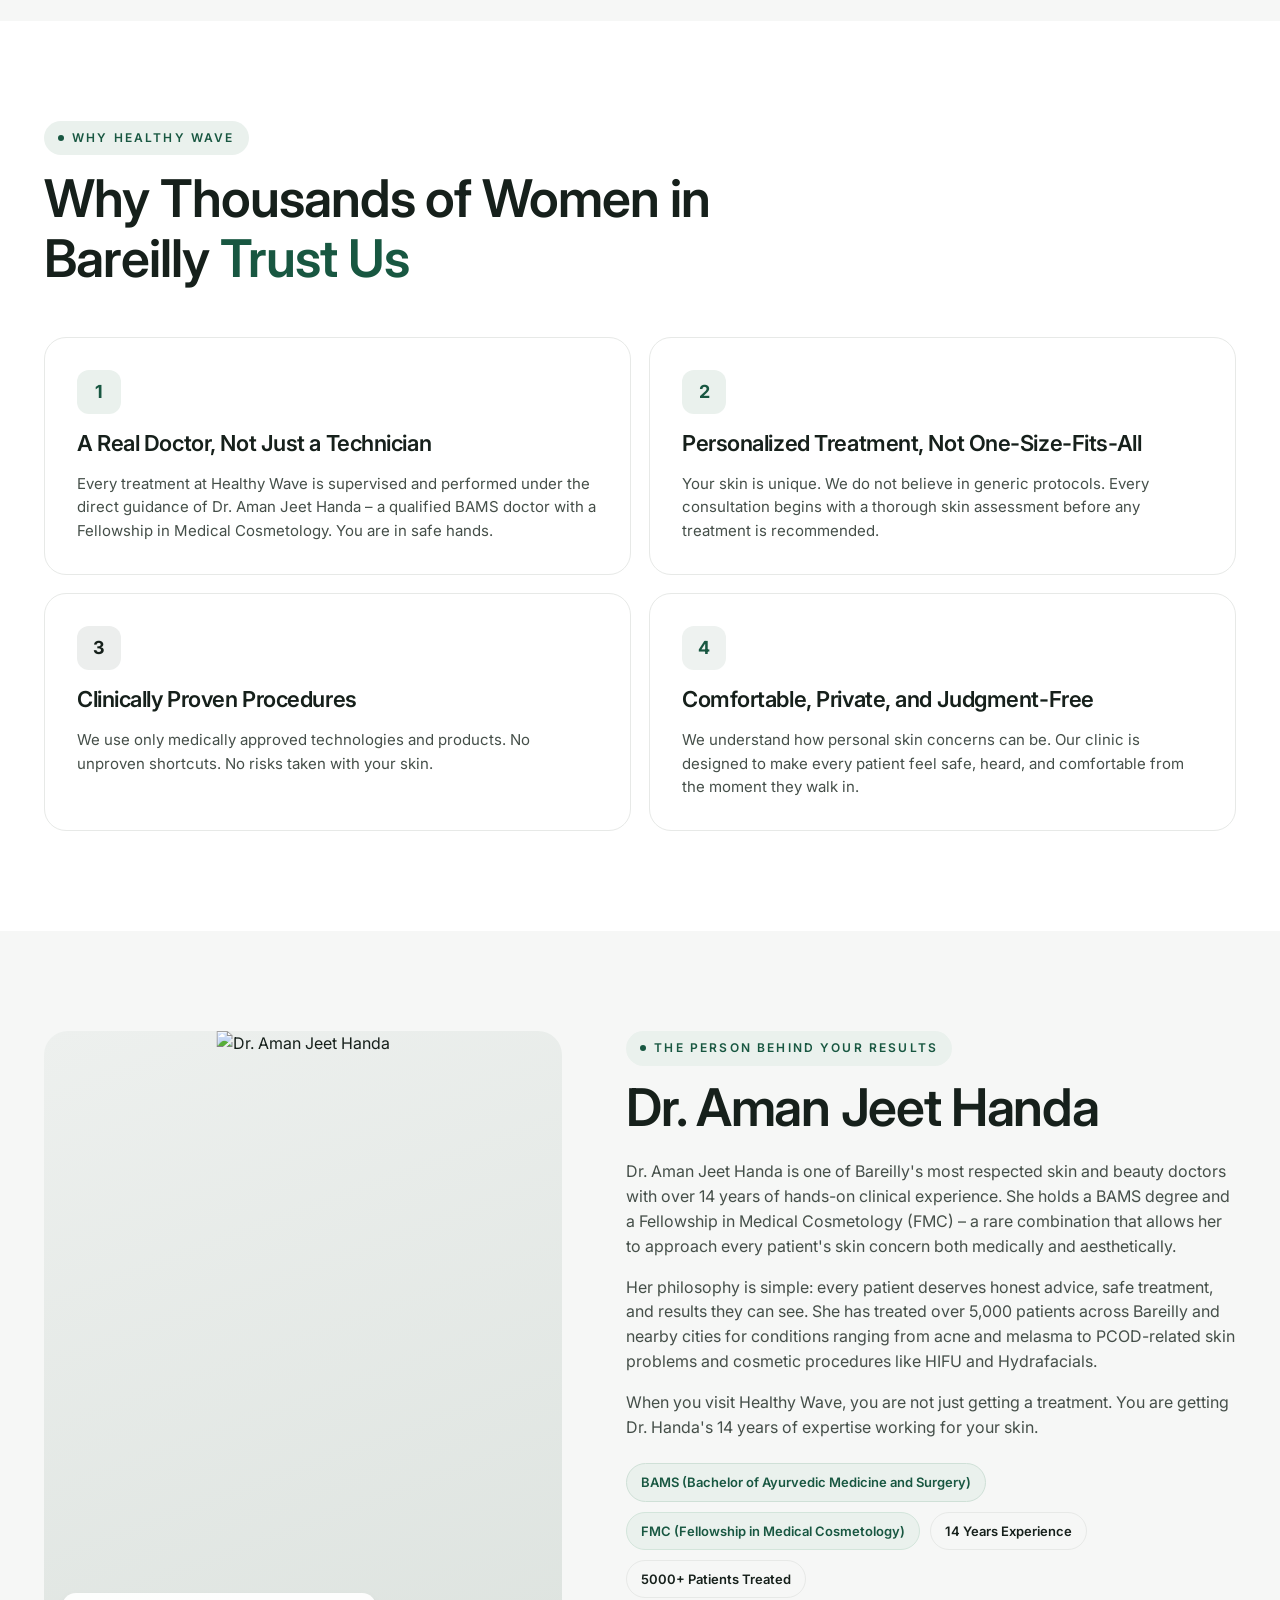
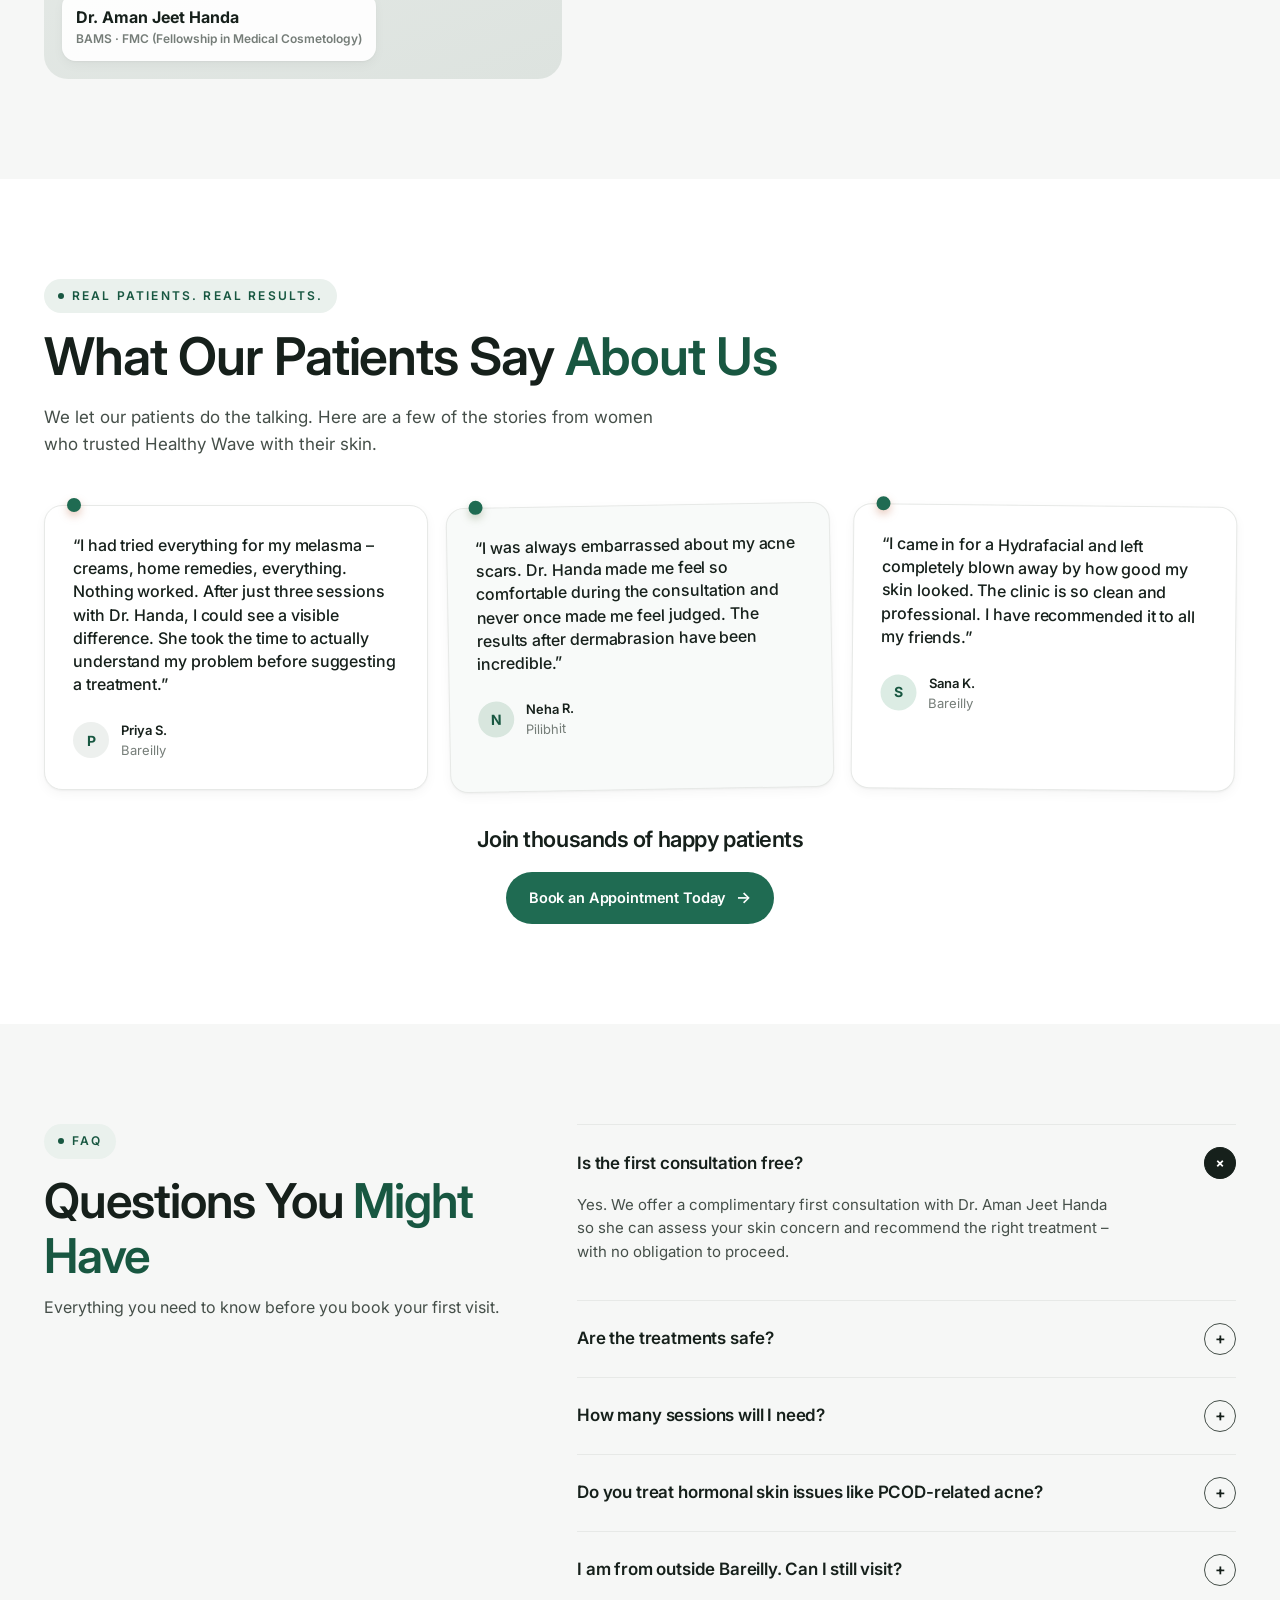
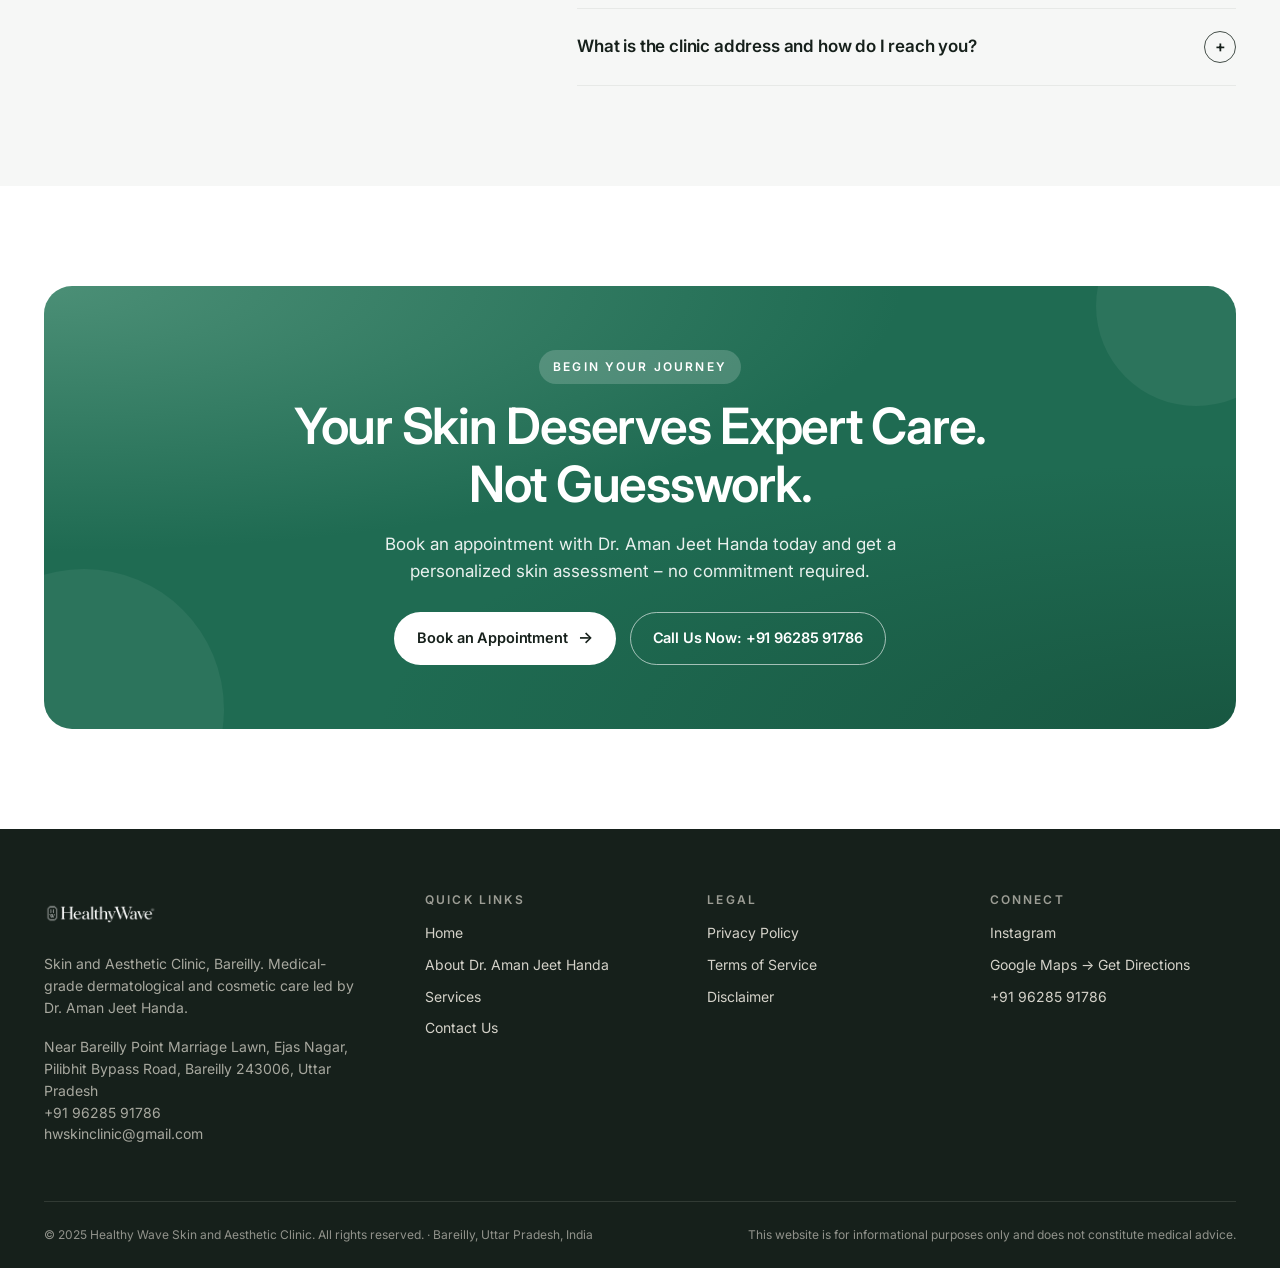
==== commit 2862d92a: "Add /book appointment page wired to the desk app Replaces the seven-field form buried at the bottom " ====
--- a/index.html
+++ b/index.html
@@ -9,14 +9,92 @@
   gtag('js', new Date());
   gtag('config', 'AW-16514287301');
 </script>
+<script>
+function gtag_report_conversion(url) {
+  var callback = function () {
+    if (typeof(url) != 'undefined') {
+      window.location = url;
+    }
+  };
+  gtag('event', 'conversion', {
+      'send_to': 'AW-16514287301/3YUGCIzWwaocEMWN0MI9',
+      'value': 1.0,
+      'currency': 'INR',
+      'event_callback': callback
+  });
+  return false;
+}
+</script>
+<meta name="facebook-domain-verification" content="3psqzw14mmot4qcjewvcya9yo96rro" />
 <meta charset="UTF-8" />
 <meta name="viewport" content="width=device-width, initial-scale=1.0" />
 <title>Healthy Wave Skin and Aesthetic Clinic &ndash; Bareilly | Dr. Aman Jeet Handa</title>
 <meta name="description" content="Bareilly's trusted skin and aesthetic clinic. Expert dermatological and cosmetic treatments by Dr. Aman Jeet Handa &ndash; 14 years of experience, medically proven results, personalized for every skin type." />
+<link rel="canonical" href="https://www.thehealthywave.in/" />
+<!-- Open Graph / Social sharing -->
+<meta property="og:type" content="website" />
+<meta property="og:site_name" content="Healthy Wave Skin and Aesthetic Clinic" />
+<meta property="og:url" content="https://www.thehealthywave.in/" />
+<meta property="og:title" content="Healthy Wave Skin and Aesthetic Clinic – Bareilly | Dr. Aman Jeet Handa" />
+<meta property="og:description" content="Bareilly's trusted skin and aesthetic clinic. Expert dermatological and cosmetic treatments by Dr. Aman Jeet Handa – 14 years of experience." />
+<meta property="og:image" content="https://www.thehealthywave.in/assets/dr-handa.png" />
+<meta property="og:locale" content="en_IN" />
+<meta name="twitter:card" content="summary_large_image" />
+<meta name="twitter:title" content="Healthy Wave Skin and Aesthetic Clinic – Bareilly | Dr. Aman Jeet Handa" />
+<meta name="twitter:description" content="Bareilly's trusted skin and aesthetic clinic. Expert cosmetic treatments by Dr. Aman Jeet Handa – 14 years of experience." />
+<meta name="twitter:image" content="https://www.thehealthywave.in/assets/dr-handa.png" />
+<!-- Local Business structured data -->
+<script type="application/ld+json">
+{
+  "@context": "https://schema.org",
+  "@type": "MedicalClinic",
+  "name": "Healthy Wave Skin and Aesthetic Clinic",
+  "image": "https://www.thehealthywave.in/assets/dr-handa.png",
+  "url": "https://www.thehealthywave.in/",
+  "telephone": "+91-96285-91786",
+  "email": "hwskinclinic@gmail.com",
+  "priceRange": "₹₹",
+  "address": {
+    "@type": "PostalAddress",
+    "streetAddress": "Near Bareilly Point Marriage Lawn, Ejas Nagar, Pilibhit Bypass Road",
+    "addressLocality": "Bareilly",
+    "addressRegion": "Uttar Pradesh",
+    "postalCode": "243006",
+    "addressCountry": "IN"
+  },
+  "areaServed": ["Bareilly", "Pilibhit", "Shahjahanpur", "Rampur", "Moradabad"],
+  "sameAs": ["https://www.instagram.com/dr.amanhanda"],
+  "hasMap": "https://maps.app.goo.gl/EHdA8AAKt6Xb3LMh7",
+  "medicalSpecialty": "Dermatology",
+  "founder": {
+    "@type": "Person",
+    "name": "Dr. Aman Jeet Handa",
+    "jobTitle": "Cosmetologist",
+    "description": "BAMS, FMC (Fellowship in Medical Cosmetology), 14 years of experience"
+  }
+}
+</script>
 <link rel="preconnect" href="https://fonts.googleapis.com" />
 <link rel="preconnect" href="https://fonts.gstatic.com" crossorigin />
 <link href="https://fonts.googleapis.com/css2?family=Inter:wght@400;500;600;700&family=JetBrains+Mono:wght@400;500&display=swap" rel="stylesheet" />
 <link rel="stylesheet" href="styles.css" />
+<!-- Meta Pixel Code -->
+<script>
+!function(f,b,e,v,n,t,s)
+{if(f.fbq)return;n=f.fbq=function(){n.callMethod?
+n.callMethod.apply(n,arguments):n.queue.push(arguments)};
+if(!f._fbq)f._fbq=n;n.push=n;n.loaded=!0;n.version='2.0';
+n.queue=[];t=b.createElement(e);t.async=!0;
+t.src=v;s=b.getElementsByTagName(e)[0];
+s.parentNode.insertBefore(t,s)}(window, document,'script',
+'https://connect.facebook.net/en_US/fbevents.js');
+fbq('init', '1227039256008469');
+fbq('track', 'PageView');
+</script>
+<noscript><img height="1" width="1" style="display:none"
+src="https://www.facebook.com/tr?id=1227039256008469&ev=PageView&noscript=1"
+/></noscript>
+<!-- End Meta Pixel Code -->
 </head>
 <body>
 
@@ -30,8 +108,8 @@
       <a href="contact.html">Contact</a>
     </nav>
     <div class="nav-cta">
-      <a href="tel:+919628591786" class="nav-tel">+91 96285 91786</a>
-      <a href="contact.html" class="btn btn-primary">Book an Appointment</a>
+      <a href="tel:+919628591786" onclick="return gtag_report_conversion('tel:+919628591786');" class="nav-tel">+91 96285 91786</a>
+      <a href="/book" class="btn btn-primary">Book an Appointment</a>
       <button class="menu-btn" aria-label="Menu" id="menuBtn"><span></span></button>
     </div>
   </div>
@@ -40,7 +118,7 @@
     <a href="about.html">About</a>
     <a href="services.html">Services</a>
     <a href="contact.html">Contact</a>
-    <a href="tel:+919628591786">Call +91 96285 91786</a>
+    <a href="tel:+919628591786" onclick="return gtag_report_conversion('tel:+919628591786');">Call +91 96285 91786</a>
   </div>
 </header>
 
@@ -52,8 +130,8 @@
         <h1>Skin That Heals. <em>Confidence</em> That Shows.</h1>
         <p class="lead">Expert dermatological and cosmetic treatments by Dr. Aman Jeet Handa &ndash; 14 years of experience, medically proven results, personalized for every skin type.</p>
         <div class="hero-ctas">
-          <a href="contact.html" class="btn btn-primary">Book an Appointment <span class="arrow">&rarr;</span></a>
-          <span class="hero-call">or call us directly: <a href="tel:+919628591786">+91 96285 91786</a></span>
+          <a href="/book" class="btn btn-primary">Book an Appointment <span class="arrow">&rarr;</span></a>
+          <span class="hero-call">or call us directly: <a href="tel:+919628591786" onclick="return gtag_report_conversion('tel:+919628591786');">+91 96285 91786</a></span>
         </div>
         <div class="hero-trust">No obligations. Just honest advice from a qualified doctor.</div>
       </div>
@@ -143,7 +221,7 @@
 
     <div class="mt-32" style="display:flex; flex-wrap:wrap; gap:18px; align-items:center; justify-content:space-between;">
       <p style="color:var(--ink-2); max-width: 520px; margin:0;">Not sure which category your concern falls under? Book an appointment and Dr. Handa will assess your skin personally.</p>
-      <a href="contact.html" class="btn btn-terra">Book Your Skin Assessment <span class="arrow">&rarr;</span></a>
+      <a href="/book" class="btn btn-terra">Book Your Skin Assessment <span class="arrow">&rarr;</span></a>
     </div>
   </div>
 </section>
@@ -168,7 +246,7 @@
 
     <div class="mt-32" style="display:flex; flex-wrap:wrap; gap:18px; align-items:center; justify-content:space-between;">
       <p style="font-size: 22px; margin:0; max-width: 520px; font-weight:600; letter-spacing:-0.02em;">Want to know which treatment is right for you?</p>
-      <a href="contact.html" class="btn btn-primary">Book an Appointment with Dr. Handa <span class="arrow">&rarr;</span></a>
+      <a href="/book" class="btn btn-primary">Book an Appointment with Dr. Handa <span class="arrow">&rarr;</span></a>
     </div>
   </div>
 </section>
@@ -181,7 +259,7 @@
     </div>
 
     <div class="reasons">
-      <div class="reason"><span class="glyph">1</span><h3>A Real Doctor, Not Just a Technician</h3><p>Every treatment at Healthy Wave is supervised and performed under the direct guidance of Dr. Aman Jeet Handa &ndash; a qualified BMS doctor with a specialization in cosmetology. You are in safe hands.</p></div>
+      <div class="reason"><span class="glyph">1</span><h3>A Real Doctor, Not Just a Technician</h3><p>Every treatment at Healthy Wave is supervised and performed under the direct guidance of Dr. Aman Jeet Handa &ndash; a qualified BAMS doctor with a Fellowship in Medical Cosmetology. You are in safe hands.</p></div>
       <div class="reason"><span class="glyph">2</span><h3>Personalized Treatment, Not One-Size-Fits-All</h3><p>Your skin is unique. We do not believe in generic protocols. Every consultation begins with a thorough skin assessment before any treatment is recommended.</p></div>
       <div class="reason"><span class="glyph">3</span><h3>Clinically Proven Procedures</h3><p>We use only medically approved technologies and products. No unproven shortcuts. No risks taken with your skin.</p></div>
       <div class="reason"><span class="glyph">4</span><h3>Comfortable, Private, and Judgment-Free</h3><p>We understand how personal skin concerns can be. Our clinic is designed to make every patient feel safe, heard, and comfortable from the moment they walk in.</p></div>
@@ -196,19 +274,19 @@
         <img src="assets/dr-handa.png" alt="Dr. Aman Jeet Handa" />
         <div class="badge">
           <span class="name">Dr. Aman Jeet Handa</span>
-          <span style="color:var(--muted);">BMS &middot; FMC Cosmetology</span>
+          <span style="color:var(--muted);">BAMS &middot; FMC (Fellowship in Medical Cosmetology)</span>
         </div>
       </div>
       <div>
         <span class="eyebrow dot">The Person Behind Your Results</span>
         <h2>Dr. Aman Jeet Handa</h2>
-        <p>Dr. Aman Jeet Handa is one of Bareilly's most respected skin and beauty doctors with over 14 years of hands-on clinical experience. She holds a BMS degree and a specialized qualification in FMC Cosmetology &ndash; a rare combination that allows her to approach every patient's skin concern both medically and aesthetically.</p>
+        <p>Dr. Aman Jeet Handa is one of Bareilly's most respected skin and beauty doctors with over 14 years of hands-on clinical experience. She holds a BAMS degree and a Fellowship in Medical Cosmetology (FMC) &ndash; a rare combination that allows her to approach every patient's skin concern both medically and aesthetically.</p>
         <p>Her philosophy is simple: every patient deserves honest advice, safe treatment, and results they can see. She has treated over 5,000 patients across Bareilly and nearby cities for conditions ranging from acne and melasma to PCOD-related skin problems and cosmetic procedures like HIFU and Hydrafacials.</p>
         <p>When you visit Healthy Wave, you are not just getting a treatment. You are getting Dr. Handa's 14 years of expertise working for your skin.</p>
 
         <div class="cred-row">
-          <span class="cred sage">BMS (Bachelor of Medicine and Surgery)</span>
-          <span class="cred terra">FMC Cosmetology</span>
+          <span class="cred sage">BAMS (Bachelor of Ayurvedic Medicine and Surgery)</span>
+          <span class="cred terra">FMC (Fellowship in Medical Cosmetology)</span>
           <span class="cred">14 Years Experience</span>
           <span class="cred">5000+ Patients Treated</span>
         </div>
@@ -233,7 +311,7 @@
 
     <div class="mt-32 text-center">
       <p style="font-size: 22px; margin:0 0 16px; font-weight:600; letter-spacing:-0.02em;">Join thousands of happy patients</p>
-      <a href="contact.html" class="btn btn-terra">Book an Appointment Today <span class="arrow">&rarr;</span></a>
+      <a href="/book" class="btn btn-terra">Book an Appointment Today <span class="arrow">&rarr;</span></a>
     </div>
   </div>
 </section>
@@ -252,7 +330,7 @@
         <details class="faq-item"><summary class="faq-q"><span>How many sessions will I need?</span><span class="plus">+</span></summary><p class="faq-a">This depends entirely on your skin condition and the treatment recommended. Dr. Handa will give you an honest assessment during your consultation, including a realistic timeline and expected results.</p></details>
         <details class="faq-item"><summary class="faq-q"><span>Do you treat hormonal skin issues like PCOD-related acne?</span><span class="plus">+</span></summary><p class="faq-a">Yes. Dr. Handa's medical background allows her to understand and treat skin issues that stem from hormonal conditions like PCOD and thyroid disorders &ndash; something purely cosmetic clinics often cannot do.</p></details>
         <details class="faq-item"><summary class="faq-q"><span>I am from outside Bareilly. Can I still visit?</span><span class="plus">+</span></summary><p class="faq-a">Yes. We regularly treat patients from Pilibhit, Shahjahanpur, Rampur, Moradabad, and other nearby cities. You can call us or fill the inquiry form and we will help you plan your visit.</p></details>
-        <details class="faq-item"><summary class="faq-q"><span>What is the clinic address and how do I reach you?</span><span class="plus">+</span></summary><p class="faq-a">Near Bareilly Point Marriage Lawn, Ejas Nagar, Pilibhit Bypass Road, Bareilly 243006, Uttar Pradesh. We are open Monday to Saturday: 10:00 AM to 1:00 PM and 6:00 PM to 8:30 PM. Sunday: Closed (Emergency only).</p></details>
+        <details class="faq-item"><summary class="faq-q"><span>What is the clinic address and how do I reach you?</span><span class="plus">+</span></summary><p class="faq-a">Near Bareilly Point Marriage Lawn, Ejas Nagar, Pilibhit Bypass Road, Bareilly 243006, Uttar Pradesh. We are open Monday to Saturday: 11:00 AM to 2:00 PM and 6:00 PM to 9:00 PM. Sunday: Closed (Emergency only).</p></details>
       </div>
     </div>
   </div>
@@ -265,8 +343,8 @@
       <h2>Your Skin Deserves <em>Expert Care.</em><br/>Not Guesswork.</h2>
       <p>Book an appointment with Dr. Aman Jeet Handa today and get a personalized skin assessment &ndash; no commitment required.</p>
       <div class="ctas">
-        <a href="contact.html" class="btn btn-light">Book an Appointment <span class="arrow">&rarr;</span></a>
-        <a href="tel:+919628591786" class="btn" style="background:transparent; color:#fff; border:1px solid rgba(255,255,255,.6);">Call Us Now: +91 96285 91786</a>
+        <a href="/book" class="btn btn-light">Book an Appointment <span class="arrow">&rarr;</span></a>
+        <a href="tel:+919628591786" onclick="return gtag_report_conversion('tel:+919628591786');" class="btn" style="background:transparent; color:#fff; border:1px solid rgba(255,255,255,.6);">Call Us Now: +91 96285 91786</a>
       </div>
     </div>
   </div>
@@ -278,7 +356,7 @@
       <div class="foot-brand">
         <a href="index.html" class="brand"><img src="assets/logo.png" alt="Healthy Wave" class="brand-logo invert" /></a>
         <p>Skin and Aesthetic Clinic, Bareilly. Medical-grade dermatological and cosmetic care led by Dr. Aman Jeet Handa.</p>
-        <p style="margin-top:18px;">Near Bareilly Point Marriage Lawn, Ejas Nagar, Pilibhit Bypass Road, Bareilly 243006, Uttar Pradesh<br/><a href="tel:+919628591786">+91 96285 91786</a><br/><a href="mailto:hwskinclinic@gmail.com">hwskinclinic@gmail.com</a></p>
+        <p style="margin-top:18px;">Near Bareilly Point Marriage Lawn, Ejas Nagar, Pilibhit Bypass Road, Bareilly 243006, Uttar Pradesh<br/><a href="tel:+919628591786" onclick="return gtag_report_conversion('tel:+919628591786');">+91 96285 91786</a><br/><a href="mailto:hwskinclinic@gmail.com">hwskinclinic@gmail.com</a></p>
       </div>
       <div class="foot-col">
         <h5>Quick Links</h5>
@@ -302,7 +380,7 @@
         <ul>
           <li><a href="https://www.instagram.com/dr.amanhanda?igsh=d2s3ZjltNW51aDdw" target="_blank" rel="noopener">Instagram</a></li>
           <li><a href="https://maps.app.goo.gl/EHdA8AAKt6Xb3LMh7?g_st=ic" target="_blank" rel="noopener">Google Maps &rarr; Get Directions</a></li>
-          <li><a href="tel:+919628591786">+91 96285 91786</a></li>
+          <li><a href="tel:+919628591786" onclick="return gtag_report_conversion('tel:+919628591786');">+91 96285 91786</a></li>
         </ul>
       </div>
     </div>
@@ -318,5 +396,13 @@
   const mn = document.getElementById('mobileNav');
   if (mb) mb.addEventListener('click', () => mn.classList.toggle('open'));
 </script>
+<script>
+  document.querySelectorAll('a[href^="tel:"]').forEach(function(el) {
+    el.addEventListener('click', function() { fbq('track', 'Contact'); });
+  });
+  document.querySelectorAll('a.btn[href*="contact"]').forEach(function(el) {
+    el.addEventListener('click', function() { fbq('track', 'InitiateCheckout'); });
+  });
+</script>
 </body>
 </html>
--- a/styles.css
+++ b/styles.css
@@ -1,22 +1,22 @@
 /* Healthy Wave – shared styles (sans-serif system) */
 :root {
-  --ivory: #f6f1e7;
-  --ivory-2: #efe7d6;
-  --cream: #ecdfc8;
-  --paper: #fbf7ee;
-  --ink: #23201a;
-  --ink-2: #4a4338;
-  --muted: #7a715f;
-  --line: #d9cdb4;
-  --sage: #7d8f6a;
-  --sage-deep: #5e6f4d;
-  --terra: #c47556;
-  --terra-deep: #a85b3d;
-  --rose: #e6c0b1;
+  --ivory: #ffffff;
+  --ivory-2: #f6f7f6;
+  --cream: #edf0ee;
+  --paper: #f6f7f6;
+  --ink: #16201b;
+  --ink-2: #454f49;
+  --muted: #757d78;
+  --line: #e7e9e7;
+  --sage: #1f6b52;
+  --sage-deep: #185741;
+  --terra: #1f6b52;
+  --terra-deep: #185741;
+  --rose: #d6e6de;
   --max: 1240px;
   --radius: 18px;
-  --shadow-sm: 0 1px 2px rgba(35,32,26,.04), 0 4px 12px rgba(35,32,26,.04);
-  --shadow-md: 0 6px 24px rgba(35,32,26,.08);
+  --shadow-sm: 0 1px 2px rgba(22,32,27,.04), 0 4px 12px rgba(22,32,27,.04);
+  --shadow-md: 0 6px 24px rgba(22,32,27,.07);
 }
 
 * { box-sizing: border-box; }
@@ -58,12 +58,12 @@
   letter-spacing: 0.18em;
   text-transform: uppercase;
   color: var(--terra-deep);
-  background: #f3e2d6;
+  background: #eaf1ed;
   padding: 8px 14px;
   border-radius: 999px;
   font-weight: 600;
 }
-.eyebrow.sage { color: var(--sage-deep); background: #e4ead8; }
+.eyebrow.sage { color: var(--sage-deep); background: #eaf1ed; }
 .eyebrow.dot::before {
   content: ""; width: 6px; height: 6px; border-radius: 50%;
   background: currentColor; display: inline-block;
@@ -83,8 +83,8 @@
   white-space: nowrap;
 }
 .btn:hover { transform: translateY(-1px); }
-.btn-primary { background: var(--sage); color: #fff; }
-.btn-primary:hover { background: var(--sage-deep); }
+.btn-primary { background: var(--ink); color: #fff; }
+.btn-primary:hover { background: #0e1613; }
 .btn-terra { background: var(--terra); color: #fff; }
 .btn-terra:hover { background: var(--terra-deep); }
 .btn-ghost { background: transparent; color: var(--ink); border-color: var(--ink); }
@@ -96,10 +96,10 @@
 /* NAV */
 .nav {
   position: sticky; top: 0; z-index: 50;
-  background: rgba(246,241,231,0.86);
+  background: rgba(255,255,255,0.90);
   backdrop-filter: saturate(140%) blur(10px);
   -webkit-backdrop-filter: saturate(140%) blur(10px);
-  border-bottom: 1px solid rgba(35,32,26,0.06);
+  border-bottom: 1px solid rgba(22,32,27,0.08);
 }
 .nav-inner {
   display: flex; align-items: center; justify-content: space-between;
@@ -112,7 +112,7 @@
   display: inline-flex; align-items: center; gap: 10px;
 }
 .brand-logo {
-  height: 32px; width: auto; display: block;
+  height: 40px; width: auto; display: block;
 }
 .brand-logo.invert { filter: invert(1) brightness(2); }
 .nav-links { display: none; gap: 28px; font-size: 14px; font-weight: 500; }
@@ -133,7 +133,7 @@
 .menu-btn span::after { top:5px; }
 .mobile-nav {
   display: none;
-  border-top: 1px solid rgba(35,32,26,.08);
+  border-top: 1px solid rgba(22,32,27,.07);
   padding: 12px 24px 20px;
   background: var(--ivory);
 }
@@ -186,7 +186,7 @@
   aspect-ratio: 4/5;
   border-radius: 24px;
   overflow: hidden;
-  background: linear-gradient(160deg, #ecdfc8 0%, #d9c8a9 100%);
+  background: linear-gradient(160deg, #edf0ee 0%, #dde3df 100%);
 }
 .hero-stage img.portrait {
   position: absolute;
@@ -240,9 +240,9 @@
   display: flex; align-items: center; justify-content: center;
   color: var(--ink-2);
 }
-.img-ph.sage { background: repeating-linear-gradient(135deg, rgba(35,32,26,0.05) 0 12px, rgba(35,32,26,0) 12px 26px), linear-gradient(160deg, #d3dec1 0%, #aebd95 100%); }
-.img-ph.terra { background: repeating-linear-gradient(135deg, rgba(255,255,255,.06) 0 12px, rgba(255,255,255,0) 12px 26px), linear-gradient(160deg, #e2a98e 0%, #c47556 100%); color: #fff; }
-.img-ph.dark { background: repeating-linear-gradient(135deg, rgba(255,255,255,0.04) 0 12px, rgba(255,255,255,0) 12px 26px), linear-gradient(160deg, #3a3528 0%, #23201a 100%); color: var(--ivory); }
+.img-ph.sage { background: repeating-linear-gradient(135deg, rgba(35,32,26,0.05) 0 12px, rgba(35,32,26,0) 12px 26px), linear-gradient(160deg, #dcebe3 0%, #9dbdaf 100%); }
+.img-ph.terra { background: repeating-linear-gradient(135deg, rgba(255,255,255,.06) 0 12px, rgba(255,255,255,0) 12px 26px), linear-gradient(160deg, #bcd8cb 0%, #1f6b52 100%); color: #fff; }
+.img-ph.dark { background: repeating-linear-gradient(135deg, rgba(255,255,255,0.04) 0 12px, rgba(255,255,255,0) 12px 26px), linear-gradient(160deg, #2a332e 0%, #16201b 100%); color: var(--ivory); }
 .img-ph .label {
   font-family: "JetBrains Mono", ui-monospace, Menlo, Consolas, monospace;
   font-size: 11px; letter-spacing: 0.06em; text-transform: uppercase;
@@ -278,7 +278,7 @@
   min-height: 150px;
   transition: transform .2s ease, border-color .2s ease, background .2s ease;
 }
-.concern-card:hover { transform: translateY(-2px); border-color: var(--sage); background: #fdfbf5; }
+.concern-card:hover { transform: translateY(-2px); border-color: var(--sage); background: #ffffff; }
 .concern-card .glyph {
   width: 40px; height: 40px; border-radius: 12px;
   background: var(--ivory-2);
@@ -287,7 +287,7 @@
   flex: none;
 }
 .concern-card .glyph svg { width: 22px; height: 22px; }
-.concern-card .glyph.terra { background: #f4dccd; color: var(--terra-deep); }
+.concern-card .glyph.terra { background: #eaf1ed; color: var(--terra-deep); }
 .concern-card h3 { margin: 0; font-size: 15px; font-weight: 600; line-height: 1.3; letter-spacing: -0.01em; }
 
 /* TREATMENTS */
@@ -322,14 +322,14 @@
 .reason { background: #fff; border-radius: 22px; padding: 32px; border: 1px solid var(--line); display: flex; flex-direction: column; gap: 16px; }
 .reason .glyph {
   width: 44px; height: 44px; border-radius: 12px;
-  background: #e4ead8; color: var(--sage-deep);
+  background: #eaf1ed; color: var(--sage-deep);
   display: inline-flex; align-items: center; justify-content: center;
   font-size: 18px; font-weight: 700;
 }
 .reason .glyph svg { width: 22px; height: 22px; }
-.reason:nth-child(2) .glyph { background: #f4dccd; color: var(--terra-deep); }
-.reason:nth-child(3) .glyph { background: #e6dfcc; color: var(--ink); }
-.reason:nth-child(4) .glyph { background: #efe2db; color: var(--terra-deep); }
+.reason:nth-child(2) .glyph { background: #eaf1ed; color: var(--terra-deep); }
+.reason:nth-child(3) .glyph { background: #eceeed; color: var(--ink); }
+.reason:nth-child(4) .glyph { background: #eef2f0; color: var(--terra-deep); }
 .reason h3 { margin: 0; font-size: 22px; font-weight: 600; letter-spacing: -0.02em; line-height: 1.2; }
 .reason p { margin: 0; color: var(--ink-2); font-size: 15px; }
 
@@ -338,7 +338,7 @@
 @media (min-width: 960px) { .doctor { grid-template-columns: 0.85fr 1fr; gap: 64px; } }
 .doctor-portrait {
   aspect-ratio: 4/5; border-radius: 24px; overflow: hidden;
-  background: linear-gradient(160deg, #ecdfc8 0%, #d9c8a9 100%);
+  background: linear-gradient(160deg, #edf0ee 0%, #dde3df 100%);
   position: relative;
 }
 .doctor-portrait img {
@@ -364,14 +364,14 @@
   padding: 8px 14px; border-radius: 999px;
   font-size: 13px; font-weight: 600;
 }
-.cred.sage { background: #e4ead8; border-color: #c5d2a9; color: var(--sage-deep); }
-.cred.terra { background: #f4dccd; border-color: #e8bfa8; color: var(--terra-deep); }
+.cred.sage { background: #eaf1ed; border-color: #cfe0d7; color: var(--sage-deep); }
+.cred.terra { background: #eaf1ed; border-color: #d3e5db; color: var(--terra-deep); }
 
 /* TESTIMONIALS */
 .testi-grid { display: grid; gap: 20px; grid-template-columns: 1fr; }
 @media (min-width: 760px) { .testi-grid { grid-template-columns: repeat(3, 1fr); } }
 .testi { background: #fff; border-radius: 18px; padding: 28px; position: relative; box-shadow: var(--shadow-sm); border: 1px solid var(--line); }
-.testi:nth-child(2) { transform: rotate(-1deg); background: #fdf5e8; }
+.testi:nth-child(2) { transform: rotate(-1deg); background: #f8faf9; }
 .testi:nth-child(3) { transform: rotate(0.6deg); }
 .testi .quote {
   font-size: 16px; font-weight: 500;
@@ -388,8 +388,8 @@
   font-size: 14px; font-weight: 700;
   color: var(--terra-deep);
 }
-.testi .avatar.sage { background: #cdd9b6; color: var(--sage-deep); }
-.testi .avatar.terra { background: #efc8b4; color: var(--terra-deep); }
+.testi .avatar.sage { background: #d8e6de; color: var(--sage-deep); }
+.testi .avatar.terra { background: #dcece4; color: var(--terra-deep); }
 .testi .who-name { font-weight: 600; }
 .testi .who-loc { color: var(--muted); }
 .testi .pin {
@@ -427,8 +427,8 @@
 /* FINAL CTA */
 .final-cta {
   background:
-    radial-gradient(120% 100% at 0% 0%, #d18a6b 0%, transparent 60%),
-    radial-gradient(120% 100% at 100% 100%, #a85b3d 0%, transparent 60%),
+    radial-gradient(120% 100% at 0% 0%, #4b8f76 0%, transparent 60%),
+    radial-gradient(120% 100% at 100% 100%, #185741 0%, transparent 60%),
     var(--terra);
   color: #fff;
   border-radius: 28px;
@@ -493,7 +493,7 @@
 @media (min-width: 960px) { .about-hero { grid-template-columns: 1fr 1fr; gap: 56px; align-items: center; } }
 .about-portrait {
   aspect-ratio: 4/5; border-radius: 24px; overflow: hidden;
-  background: linear-gradient(160deg, #ecdfc8 0%, #d9c8a9 100%);
+  background: linear-gradient(160deg, #edf0ee 0%, #dde3df 100%);
   position: relative;
 }
 .about-portrait img {
@@ -516,7 +516,8 @@
 
 /* CONTACT */
 .contact-grid { display: grid; gap: 36px; grid-template-columns: 1fr; }
-@media (min-width: 960px) { .contact-grid { grid-template-columns: 1fr 1fr; gap: 56px; } }
+.contact-grid .form-card { order: -1; }
+@media (min-width: 960px) { .contact-grid { grid-template-columns: 1fr 1fr; gap: 56px; } .contact-grid .form-card { order: 0; } }
 .info-card { background: var(--paper); border: 1px solid var(--line); border-radius: 22px; padding: 28px; display: flex; flex-direction: column; gap: 18px; }
 .info-row { display: flex; gap: 14px; align-items: flex-start; }
 .info-row .glyph { width: 38px; height: 38px; border-radius: 10px; background: var(--ivory-2); display: inline-flex; align-items: center; justify-content: center; flex: none; color: var(--sage-deep); }
@@ -541,8 +542,10 @@
   transition: border-color .15s, background .15s;
 }
 .field input:focus, .field select:focus, .field textarea:focus { outline: none; border-color: var(--sage); background: #fff; }
-.field-row { display: grid; gap: 16px; grid-template-columns: 1fr; }
-@media (min-width: 600px) { .field-row { grid-template-columns: 1fr 1fr; } }
+.field-row { display: grid; gap: 12px; grid-template-columns: 1fr 1fr; }
+.field-row > .field { min-width: 0; }
+.field-row input, .field-row select { min-width: 0; width: 100%; max-width: 100%; box-sizing: border-box; display: block; }
+.field input[type="date"] { -webkit-appearance: none; appearance: none; min-height: 46px; }
 .form-card button[type="submit"] {
   width: 100%; margin-top: 6px;
   padding: 16px; font-size: 15px; font-weight: 600;
@@ -550,7 +553,7 @@
   border: 0; border-radius: 999px;
 }
 .form-card .reassure { font-size: 12px; color: var(--muted); margin: 14px 0 0; text-align: center; }
-.form-success { background: #e4ead8; color: var(--sage-deep); padding: 14px; border-radius: 12px; font-size: 14px; font-weight: 600; text-align: center; margin-top: 8px; }
+.form-success { background: #eaf1ed; color: var(--sage-deep); padding: 14px; border-radius: 12px; font-size: 14px; font-weight: 600; text-align: center; margin-top: 8px; }
 
 /* UTILITIES */
 .text-center { text-align: center; }
@@ -563,8 +566,376 @@
 .tag { background: #fff; border: 1px solid var(--line); padding: 8px 14px; border-radius: 999px; font-size: 13px; color: var(--ink-2); }
 .alt-bg { background: var(--paper); }
 .dark-bg { background: var(--ink); color: var(--ivory); }
-.dark-bg .eyebrow.sage { background: rgba(125,143,106,.2); color: #c5d2a9; }
-.dark-bg p { color: rgba(246,241,231,.75); }
+.dark-bg .eyebrow.sage { background: rgba(125,143,106,.2); color: #cfe0d7; }
+.dark-bg p { color: rgba(255,255,255,.75); }
 
 /* hours block */
 .hours-list { display: flex; flex-direction: column; gap: 4px; color: var(--ink-2); font-size: 14px; }
+
+
+/* ══════════════════════════════════════════════════════════════════════════
+   BOOKING PAGE (/book)
+   Scoped to body.book-page — deliberately does NOT inherit the site's ivory
+   palette. White ground, one restrained accent, flat sections split by
+   hairlines instead of cards (card padding + shadow on every block was what
+   made this page long and noisy). Mobile-first: ~99% of traffic.
+   ══════════════════════════════════════════════════════════════════════════ */
+
+body.book-page,
+.book-page {
+  --bg:        #ffffff;
+  --surface:   #f6f7f6;   /* neutral nudged toward the accent, not a flat grey */
+  --hair:      #e7e9e7;
+  --hair-soft: #f0f1f0;
+  --ink:       #16201b;
+  --ink-2:     #454f49;
+  --muted:     #757d78;
+  --accent:    #1f6b52;
+  --accent-2:  #185741;
+  --accent-sf: #ecf3ef;
+
+  background: var(--bg);
+  color: var(--ink);
+  font-size: 15px;
+}
+
+/* ── Header ──────────────────────────────────────────────────────────── */
+.book-header {
+  position: sticky; top: 0; z-index: 30;
+  background: rgba(255,255,255,.94);
+  backdrop-filter: saturate(180%) blur(10px);
+  border-bottom: 1px solid var(--hair);
+}
+.book-header-inner {
+  max-width: 1080px; margin: 0 auto;
+  padding: 9px 16px;
+  display: flex; align-items: center; justify-content: space-between; gap: 12px;
+}
+.book-header .brand-logo { height: 34px; width: auto; }
+.book-call {
+  display: inline-flex; align-items: center; gap: 6px;
+  min-height: 36px; padding: 7px 14px;
+  border: 1px solid var(--hair); border-radius: 8px;
+  background: var(--bg); color: var(--ink);
+  font-size: 13.5px; font-weight: 600;
+}
+.book-call svg { width: 15px; height: 15px; }
+
+/* ── Shell + flat sections ───────────────────────────────────────────── */
+.book-shell {
+  max-width: 1080px; margin: 0 auto; padding: 0 16px 28px;
+  display: grid;
+  /* Mobile order: doctor, then the form, then the map last — nobody needs
+     directions before they've picked a slot. */
+  grid-template-areas: "doc" "form" "map";
+}
+.book-aside { grid-area: doc; }
+.book-main  { grid-area: form; min-width: 0; }
+.map-sec    { grid-area: map; }
+.book-sec { padding: 22px 0; border-top: 1px solid var(--hair); }
+.book-sec:first-child { border-top: 0; }
+.book-q {
+  font-size: 15px; font-weight: 600; margin: 0 0 14px;
+  letter-spacing: -0.01em; color: var(--ink);
+}
+
+/* ── Doctor block ────────────────────────────────────────────────────── */
+.doc-badge { display: flex; gap: 14px; align-items: flex-start; padding: 20px 0 4px; }
+.doc-photo {
+  width: 62px; height: 62px; flex: 0 0 62px;
+  border-radius: 50%; object-fit: cover; background: var(--surface);
+}
+.doc-meta { min-width: 0; }
+.doc-meta h1 {
+  font-size: 18px; line-height: 1.25; margin: 0 0 1px;
+  letter-spacing: -0.02em; font-weight: 650;
+}
+.doc-cred { margin: 0 0 9px; font-size: 13px; color: var(--muted); }
+.doc-line {
+  display: flex; align-items: flex-start; gap: 7px;
+  font-size: 12.5px; color: var(--ink-2); line-height: 1.45; margin: 0 0 3px;
+}
+.doc-line svg { width: 13px; height: 13px; flex: 0 0 13px; margin-top: 2.5px; color: var(--muted); }
+
+/* ── Doctor credentials + rating ─────────────────────────────────────── */
+.doc-fellow {
+  margin: -6px 0 7px; font-size: 12.5px; color: var(--ink-2); font-weight: 500;
+}
+.doc-rating {
+  display: inline-flex; align-items: center; flex-wrap: wrap;
+  gap: 2px 6px; margin: 0 0 10px; color: inherit;
+}
+.doc-rating .rating-n { border-bottom: 1px solid transparent; }
+.doc-rating:hover .rating-n { border-bottom-color: var(--muted); }
+.doc-rating strong { font-size: 13px; font-weight: 650; color: var(--ink); }
+.rating-n { font-size: 12px; color: var(--muted); }
+/* Two stacked star rows; the filled one is clipped to --pct for a part star. */
+.stars {
+  position: relative; display: inline-block;
+  font-size: 12.5px; line-height: 1; letter-spacing: .5px;
+  color: #d9ddda; white-space: nowrap;
+}
+.stars::before { content: "\2605\2605\2605\2605\2605"; }
+.stars i {
+  position: absolute; inset: 0; overflow: hidden;
+  width: var(--pct, 0%); color: #e0a336; font-style: normal;
+}
+.stars i::before { content: "\2605\2605\2605\2605\2605"; }
+
+/* ── Calendar ────────────────────────────────────────────────────────── */
+.cal { border: 1px solid var(--hair); border-radius: 12px; padding: 11px 9px 9px; }
+.cal-head {
+  display: flex; align-items: center; justify-content: space-between; margin-bottom: 9px;
+}
+.cal-title { font-size: 14.5px; font-weight: 600; letter-spacing: -0.01em; }
+.cal-nav {
+  width: 34px; height: 34px; flex: 0 0 34px;
+  display: flex; align-items: center; justify-content: center;
+  border: 1px solid var(--hair); border-radius: 8px;
+  background: var(--bg); color: var(--ink);
+}
+.cal-nav svg { width: 15px; height: 15px; }
+.cal-nav:disabled { opacity: .3; cursor: not-allowed; }
+.cal-wd, .cal-grid { display: grid; grid-template-columns: repeat(7, 1fr); gap: 2px; }
+.cal-wd { margin-bottom: 3px; }
+.cal-wd span {
+  text-align: center; padding: 3px 0;
+  font-size: 10px; font-weight: 600; letter-spacing: .03em; color: var(--muted);
+}
+.cal-cell {
+  height: 42px; border: 0; border-radius: 8px;
+  background: none; color: var(--ink);
+  font-family: inherit; font-size: 14.5px; font-weight: 500;
+  display: flex; align-items: center; justify-content: center;
+  transition: background .12s, color .12s;
+}
+.cal-cell.blank { visibility: hidden; }
+.cal-cell.off { color: var(--muted); opacity: .35; cursor: not-allowed; }
+.cal-cell.on { background: var(--accent); color: #fff; font-weight: 650; }
+.cal-note { margin: 9px 0 0; font-size: 11.5px; color: var(--muted); text-align: center; }
+
+/* ── Time slots ──────────────────────────────────────────────────────── */
+.slot-group + .slot-group { margin-top: 16px; }
+.slot-head {
+  display: flex; align-items: center; gap: 6px; margin-bottom: 8px;
+  font-size: 11px; font-weight: 600; letter-spacing: .09em;
+  text-transform: uppercase; color: var(--muted);
+}
+.slot-head svg { width: 12px; height: 12px; }
+.slot-grid { display: grid; grid-template-columns: repeat(3, 1fr); gap: 7px; }
+.time-pill {
+  min-height: 44px; padding: 6px 2px;
+  border: 1px solid var(--hair); border-radius: 9px;
+  background: var(--bg); color: var(--ink);
+  font-size: 13.5px; font-weight: 600; letter-spacing: -0.01em;
+  transition: background .14s, border-color .14s, color .14s;
+}
+.time-pill.on { background: var(--accent); border-color: var(--accent); color: #fff; }
+.time-pill.off {
+  background: var(--surface); border-color: transparent;
+  color: var(--muted); text-decoration: line-through; cursor: not-allowed;
+}
+.slot-note { margin: 12px 0 0; font-size: 13px; color: var(--accent-2); }
+.time-pill.skeleton {
+  color: transparent; border-color: transparent;
+  background: linear-gradient(90deg, var(--surface) 25%, var(--hair-soft) 37%, var(--surface) 63%);
+  background-size: 400% 100%; animation: shimmer 1.3s ease-in-out infinite;
+}
+@keyframes shimmer { from { background-position: 100% 0; } to { background-position: 0 0; } }
+
+/* ── Fields ──────────────────────────────────────────────────────────── */
+.book-page .field { display: flex; flex-direction: column; gap: 5px; margin-bottom: 14px; }
+.book-page .field:last-of-type { margin-bottom: 0; }
+.book-page .field label { font-size: 13px; font-weight: 600; color: var(--ink); }
+.opt { font-weight: 400; color: var(--muted); font-size: 12px; }
+.book-page .field input,
+.book-page .field select {
+  /* 16px exactly — anything smaller and iOS Safari zooms the page on focus. */
+  font-size: 16px; min-height: 48px;
+  padding: 11px 13px; width: 100%;
+  border: 1px solid var(--hair); border-radius: 9px;
+  background: var(--bg); color: var(--ink);
+  font-family: inherit;
+}
+.book-page .field select {
+  -webkit-appearance: none; appearance: none;
+  padding-right: 38px;
+  background-image: url("data:image/svg+xml;charset=utf8,%3Csvg xmlns='http://www.w3.org/2000/svg' viewBox='0 0 24 24' fill='none' stroke='%23757d78' stroke-width='2' stroke-linecap='round' stroke-linejoin='round'%3E%3Cpath d='M6 9l6 6 6-6'/%3E%3C/svg%3E");
+  background-repeat: no-repeat; background-position: right 12px center; background-size: 17px;
+}
+.book-page .field input:focus,
+.book-page .field select:focus { outline: none; border-color: var(--accent); }
+.book-page .field input.invalid,
+.book-page .field select.invalid { border-color: #b4442f; background: #fdf6f4; }
+.phone-wrap { display: flex; align-items: stretch; }
+.phone-cc {
+  display: flex; align-items: center; padding: 0 11px;
+  border: 1px solid var(--hair); border-right: 0; border-radius: 9px 0 0 9px;
+  background: var(--surface); color: var(--ink-2);
+  font-size: 14.5px; font-weight: 600;
+}
+.phone-wrap input { border-radius: 0 9px 9px 0; }
+.field-hint { margin: 0; font-size: 12px; color: var(--muted); }
+.field-err, .form-err { margin: 0; font-size: 12.5px; font-weight: 500; color: #b4442f; }
+.form-err { margin-top: 12px; padding: 10px 12px; background: #fdf3f0; border-radius: 9px; }
+.hp { position: absolute; left: -9999px; width: 1px; height: 1px; overflow: hidden; }
+
+/* ── Testimonials (auto-scrolling marquee) ──────────────────────────── */
+.tst-sec { overflow: hidden; }
+.tst-vp {
+  overflow: hidden;
+  margin: 0 -16px; padding: 3px 0;
+  /* Fade the edges so cards enter and leave rather than being chopped off. */
+  -webkit-mask-image: linear-gradient(90deg, transparent 0, #000 7%, #000 93%, transparent 100%);
+          mask-image: linear-gradient(90deg, transparent 0, #000 7%, #000 93%, transparent 100%);
+}
+.tst-track {
+  display: flex; gap: 12px; width: max-content;
+  padding-left: 16px;
+  animation: tst-slide 46s linear infinite;
+}
+.tst-set { display: flex; gap: 12px; }
+/* Track = set + gap + set. Shifting by exactly one set plus one gap puts the
+   copy where the original was, so the loop has no visible seam:
+   (W - gap)/2 + gap  ==  50% + gap/2. */
+@keyframes tst-slide {
+  from { transform: translateX(0); }
+  to   { transform: translateX(calc(-50% - 6px)); }
+}
+.tst-vp:hover .tst-track,
+.tst-track:focus-within { animation-play-state: paused; }
+
+.tst-card {
+  flex: 0 0 264px; width: 264px; margin: 0;
+  display: flex; flex-direction: column;
+  padding: 15px 16px 14px;
+  background: var(--bg); border: 1px solid var(--hair); border-radius: 14px;
+}
+.tst-mark {
+  font-family: Georgia, "Times New Roman", serif;
+  font-size: 34px; line-height: .72; color: var(--accent);
+  opacity: .3; margin-bottom: 6px;
+}
+.tst-card blockquote { margin: 0 0 12px; }
+.tst-card p { margin: 0; font-size: 13px; line-height: 1.55; color: var(--ink-2); }
+.tst-card figcaption {
+  margin-top: auto; display: flex; align-items: baseline; gap: 6px;
+  font-size: 12.5px; font-weight: 650; color: var(--ink);
+}
+.tst-card figcaption span { font-weight: 500; font-size: 11.5px; color: var(--muted); }
+
+/* ── Map (bottom — address is already in the doctor block) ───────────── */
+.map-card { border: 1px solid var(--hair); border-radius: 11px; overflow: hidden; }
+.map-card iframe { width: 100%; height: 132px; border: 0; display: block; }
+.map-link {
+  display: block; padding: 11px 14px; min-height: 44px;
+  font-size: 13px; font-weight: 600; color: var(--accent);
+  border-top: 1px solid var(--hair);
+}
+
+/* ── Sticky action bar ───────────────────────────────────────────────── */
+.book-bar {
+  position: sticky; bottom: 0; z-index: 20;
+  margin: 0 -16px; padding: 11px 16px calc(11px + env(safe-area-inset-bottom));
+  background: rgba(255,255,255,.95);
+  backdrop-filter: saturate(180%) blur(10px);
+  border-top: 1px solid var(--hair);
+}
+.book-submit {
+  width: 100%; min-height: 50px;
+  border: 0; border-radius: 10px;
+  background: var(--ink); color: #fff;
+  font-size: 15.5px; font-weight: 600; letter-spacing: -0.01em;
+  transition: background .14s;
+}
+.book-submit:disabled { background: var(--surface); color: var(--muted); cursor: not-allowed; }
+.book-bar .reassure { margin: 7px 0 0; text-align: center; font-size: 11px; color: var(--muted); }
+
+/* ── Success ─────────────────────────────────────────────────────────── */
+.book-done { padding: 32px 0 8px; text-align: center; }
+.done-tick {
+  width: 48px; height: 48px; margin: 0 auto 14px;
+  border-radius: 50%; background: var(--accent-sf); color: var(--accent);
+  display: flex; align-items: center; justify-content: center;
+}
+.done-tick svg { width: 24px; height: 24px; }
+.book-done h2 { font-size: 19px; margin: 0 0 6px; letter-spacing: -0.02em; }
+.done-msg { margin: 0 0 18px; font-size: 14px; color: var(--ink-2); }
+.done-card {
+  background: var(--surface); border-radius: 11px; padding: 13px 14px;
+  display: flex; flex-direction: column; gap: 6px; text-align: left; margin-bottom: 18px;
+  font-size: 13px; color: var(--ink-2);
+}
+.done-card strong { color: var(--ink); font-size: 14.5px; }
+.done-actions { display: flex; flex-direction: column; gap: 9px; }
+.done-actions a {
+  min-height: 48px; display: inline-flex; align-items: center; justify-content: center;
+  border-radius: 10px; font-size: 15px; font-weight: 600;
+}
+.done-go { background: var(--ink); color: #fff; }
+.done-call { border: 1px solid var(--hair); color: var(--ink); }
+.done-foot { margin: 16px 0 0; font-size: 12px; color: var(--muted); line-height: 1.5; }
+.done-foot a { color: var(--accent); font-weight: 600; }
+
+/* ── Footer ──────────────────────────────────────────────────────────── */
+.book-footer {
+  border-top: 1px solid var(--hair);
+  padding: 20px 16px calc(20px + env(safe-area-inset-bottom));
+  text-align: center;
+}
+.book-footer nav {
+  display: flex; flex-wrap: wrap; justify-content: center; gap: 4px 16px; margin-bottom: 10px;
+}
+.book-footer nav a {
+  font-size: 12.5px; color: var(--ink-2); font-weight: 500;
+  min-height: 30px; display: inline-flex; align-items: center;
+}
+.book-footer p { margin: 0; font-size: 11.5px; color: var(--muted); }
+
+/* ── Focus & motion ──────────────────────────────────────────────────── */
+.book-page :focus-visible { outline: 2px solid var(--accent); outline-offset: 2px; border-radius: 9px; }
+@media (prefers-reduced-motion: reduce) {
+  .book-page *, .book-page *::before { animation-duration: .01ms !important; transition-duration: .01ms !important; }
+  /* Stop the marquee outright and let it be swiped by hand instead. */
+  .tst-track { animation: none !important; width: auto; }
+  .tst-vp { overflow-x: auto; -webkit-mask-image: none; mask-image: none; }
+}
+
+/* Very narrow phones: 3 pills can't hold "12:30 PM" without wrapping. */
+@media (max-width: 339px) {
+  .slot-grid { grid-template-columns: repeat(2, 1fr); }
+  .cal-cell { height: 38px; font-size: 13.5px; }
+}
+
+/* ── Desktop: doctor + map become a rail, form sits beside it ────────── */
+@media (min-width: 900px) {
+  .book-shell {
+    grid-template-columns: 300px 1fr;
+    /* Desktop: doctor and map stack in the left rail, form beside them. */
+    grid-template-areas: "doc form" "map form";
+    grid-template-rows: auto 1fr;
+    gap: 0 48px; align-content: start; padding: 8px 24px 48px;
+  }
+  .book-aside { padding-top: 20px; }
+  .map-sec { border-top: 0; padding-top: 4px; align-self: start; }
+  .book-aside .book-sec { border-top: 0; padding-top: 14px; }
+  .doc-badge { flex-direction: column; padding-top: 0; }
+  .doc-photo { width: 88px; height: 88px; flex-basis: 88px; }
+  .doc-meta h1 { font-size: 21px; }
+  .book-main { max-width: 600px; }
+  .book-main .book-sec:first-child { border-top: 0; padding-top: 20px; }
+  .slot-grid { grid-template-columns: repeat(3, 1fr); gap: 8px; }
+  .map-card iframe { height: 150px; }
+  .tst-vp { margin: 0; }
+  .tst-track { padding-left: 0; }
+  .tst-card { flex-basis: 290px; width: 290px; }
+  .book-bar {
+    position: static; margin: 0; padding: 18px 0 0;
+    background: none; backdrop-filter: none;
+    border-top: 1px solid var(--hair);
+  }
+  .book-submit { width: auto; min-width: 280px; padding: 0 28px; }
+  .book-bar .reassure { text-align: left; }
+  .done-actions { flex-direction: row; justify-content: center; }
+  .done-actions a { padding: 0 22px; }
+}
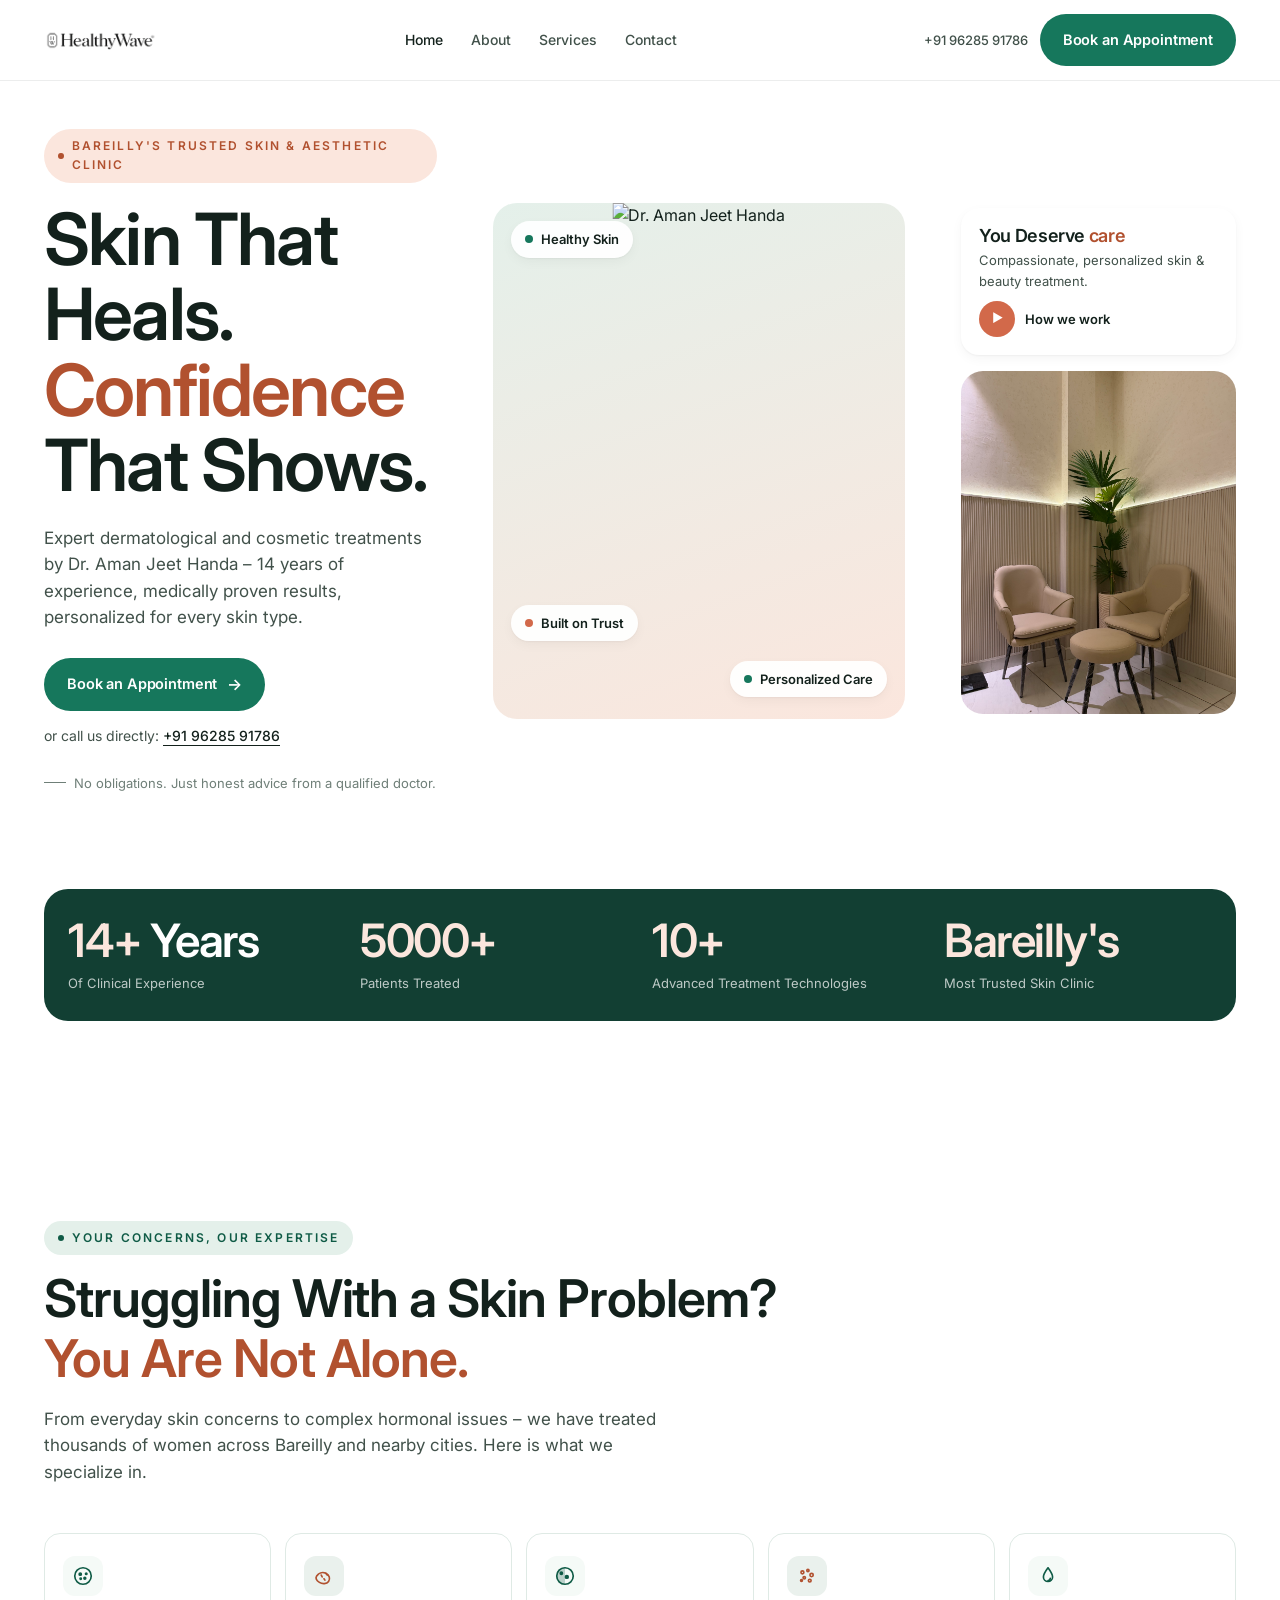
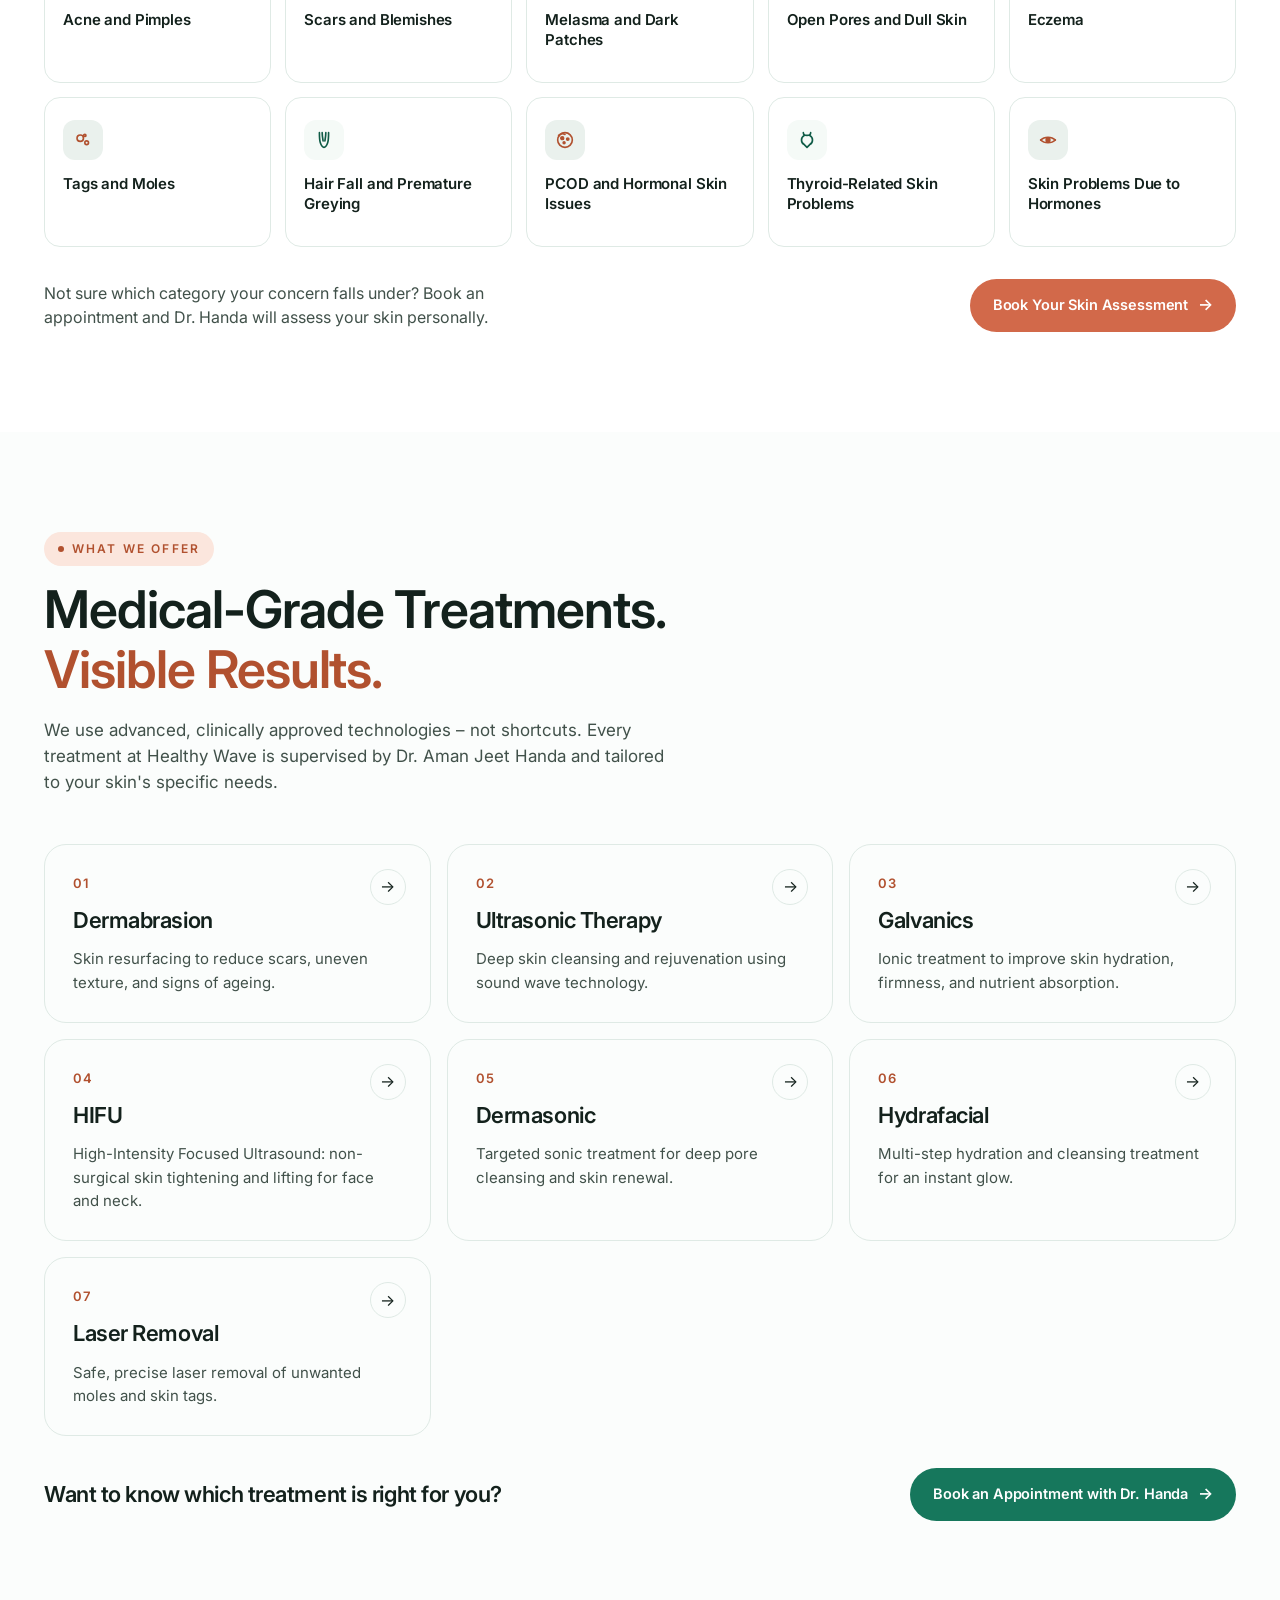
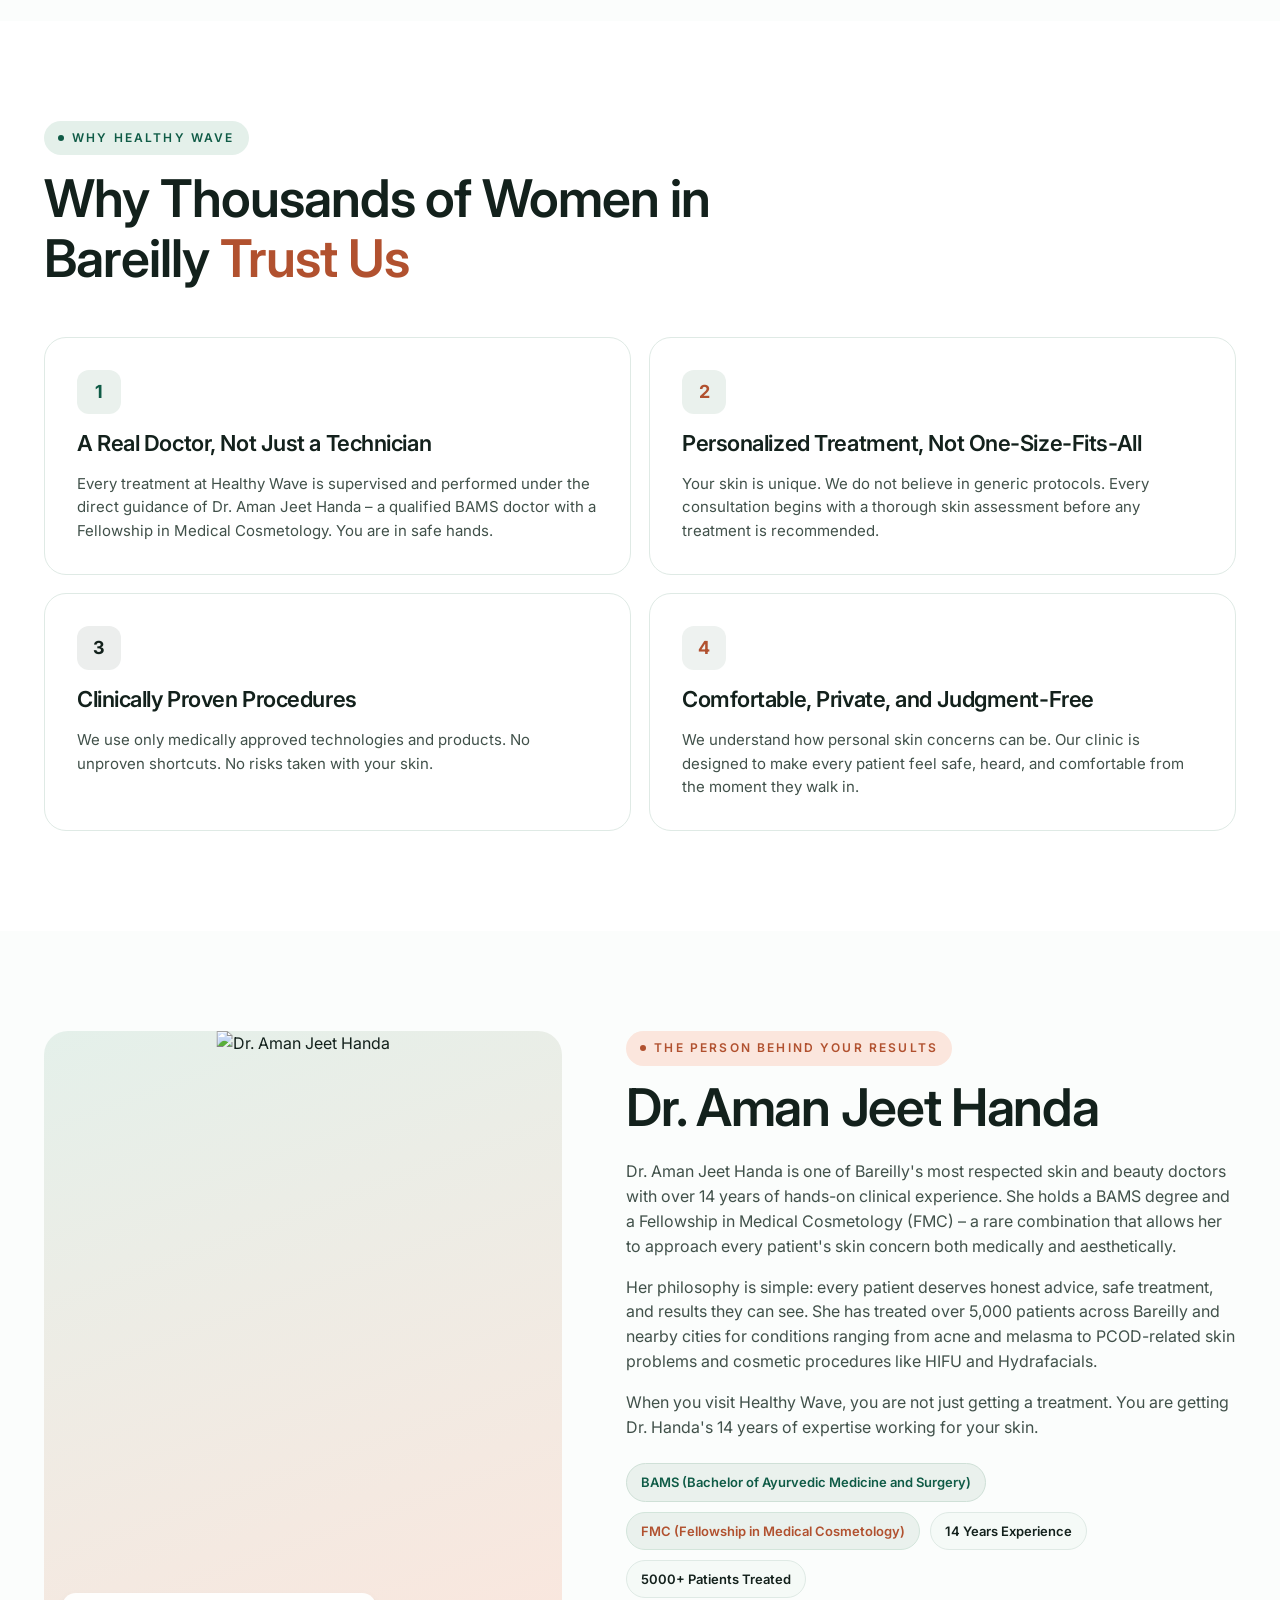
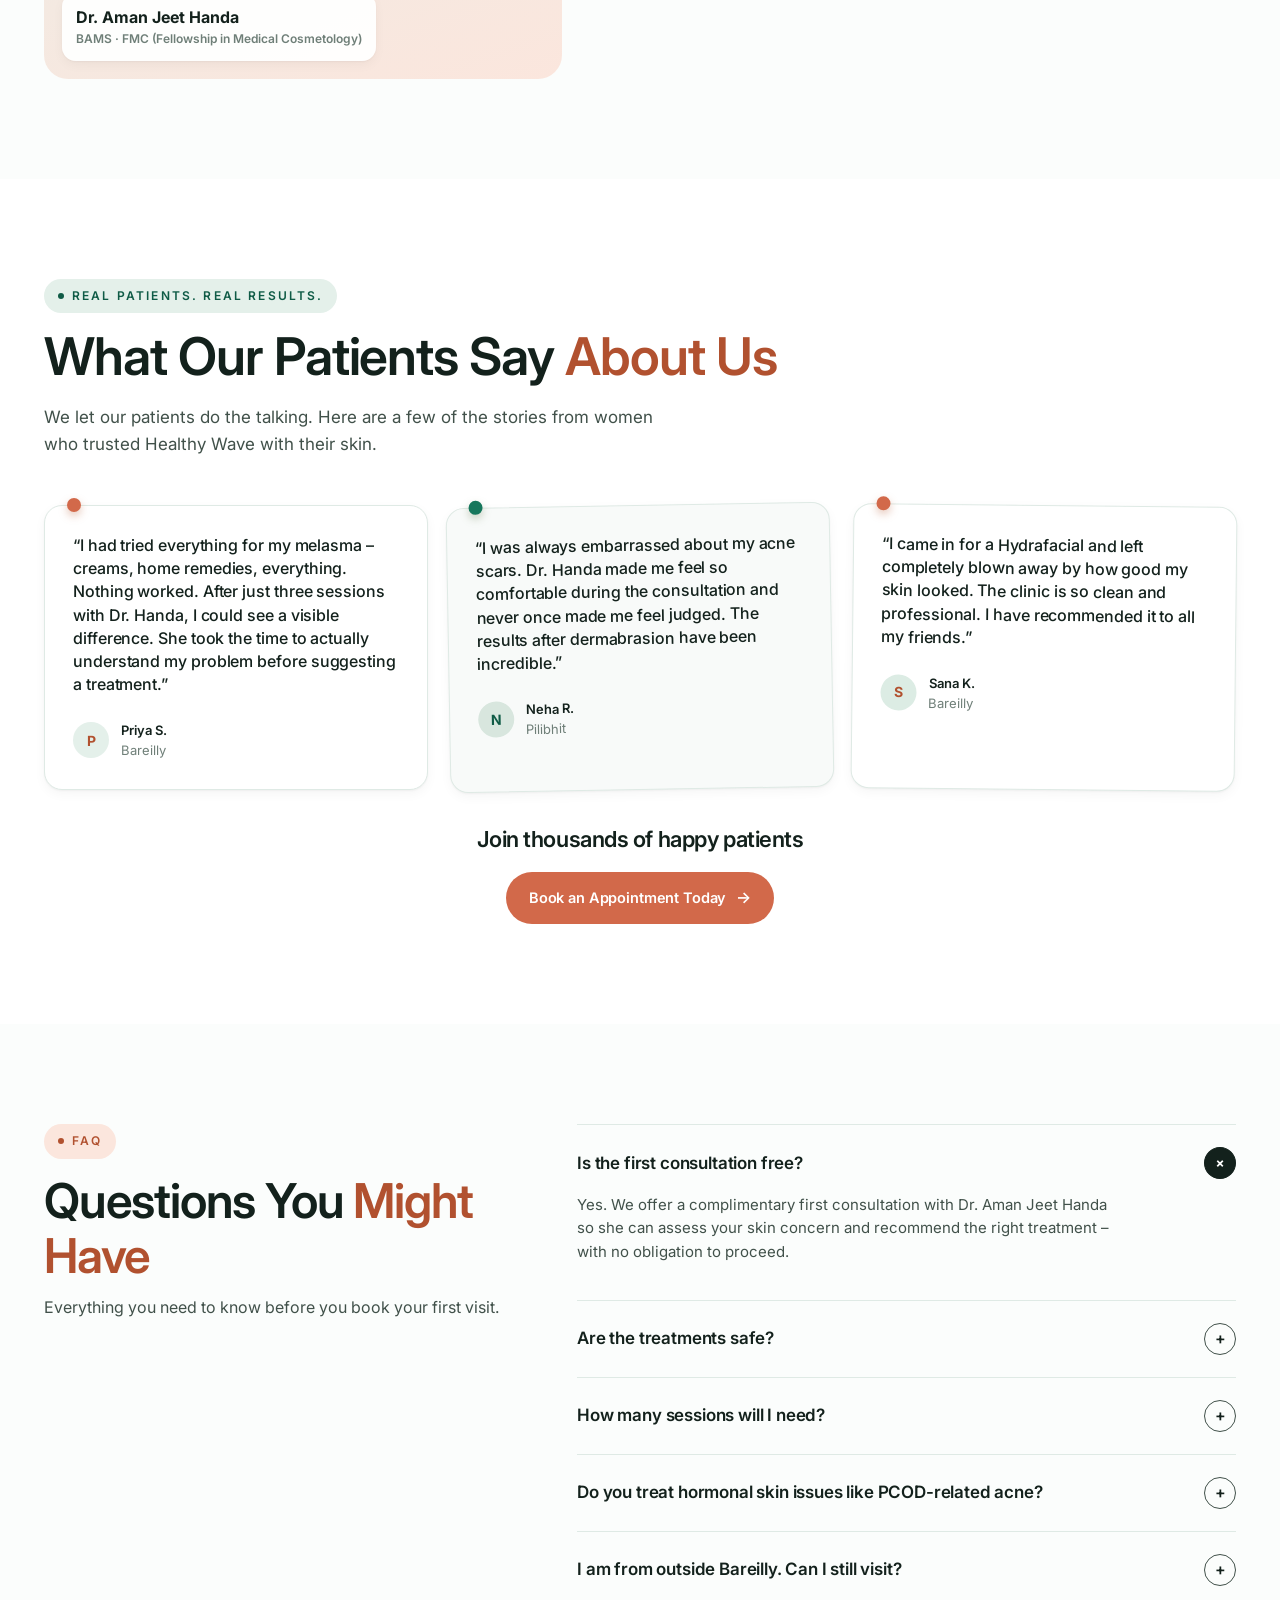
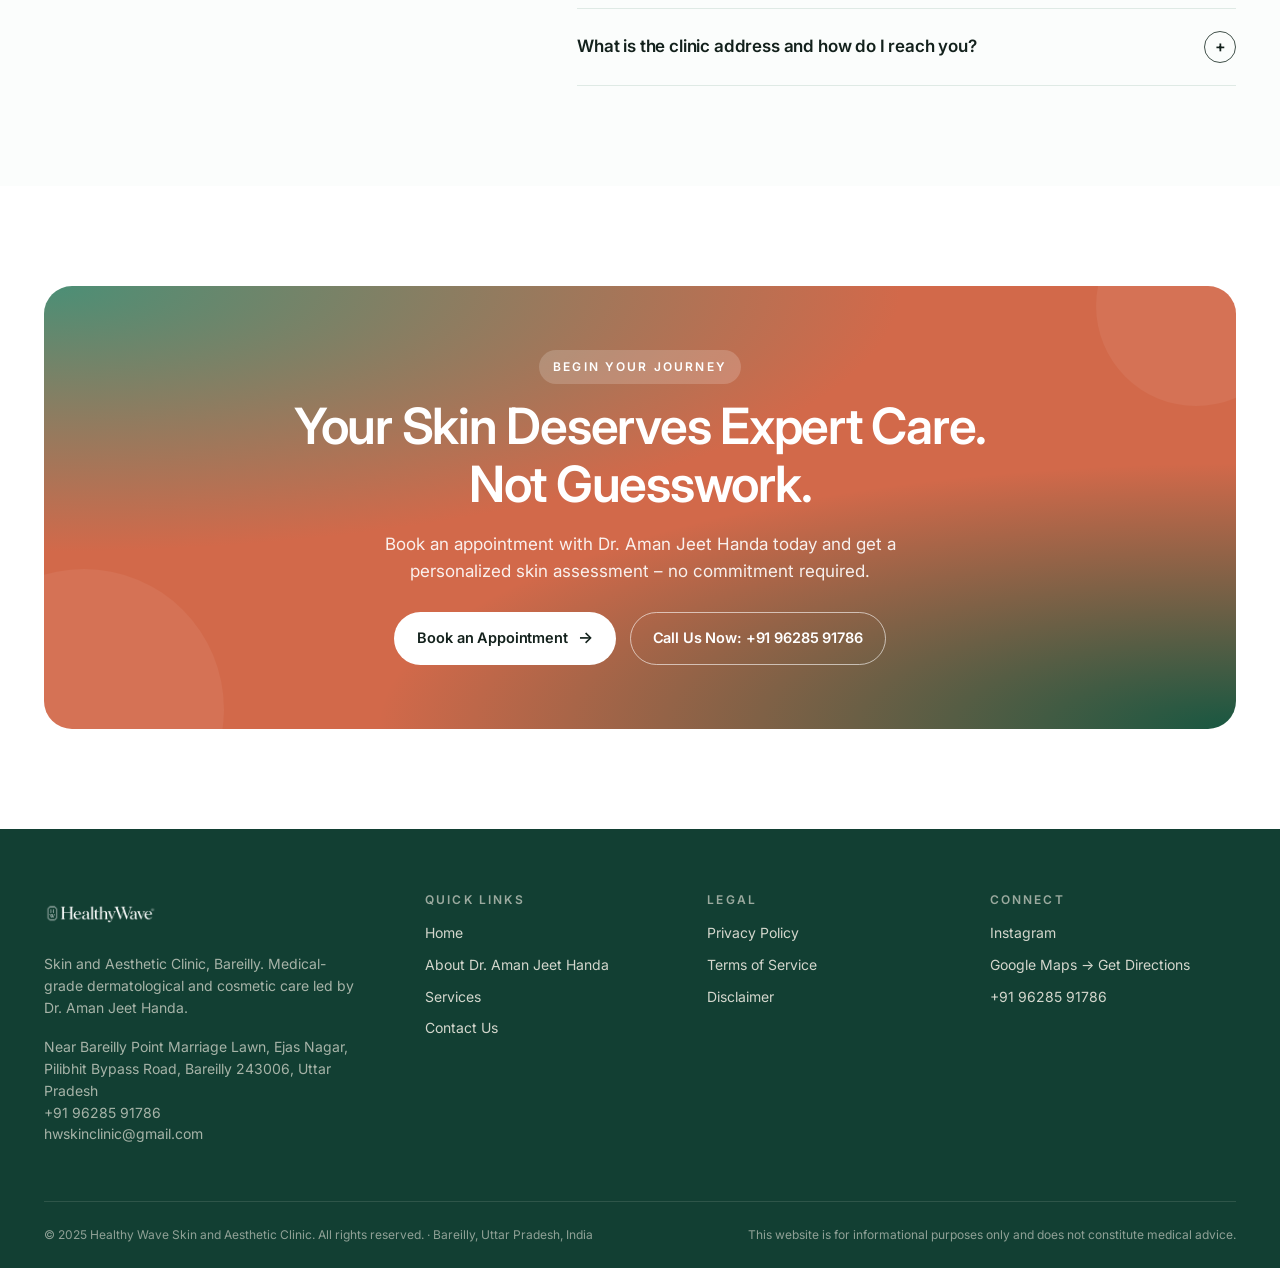
==== commit 0d87664f: "Let tel: links dial natively instead of navigating by script gtag_report_conversion returned false, " ====
--- a/index.html
+++ b/index.html
@@ -11,18 +11,24 @@
 </script>
 <script>
 function gtag_report_conversion(url) {
-  var callback = function () {
-    if (typeof(url) != 'undefined') {
-      window.location = url;
-    }
-  };
-  gtag('event', 'conversion', {
-      'send_to': 'AW-16514287301/3YUGCIzWwaocEMWN0MI9',
-      'value': 1.0,
-      'currency': 'INR',
-      'event_callback': callback
-  });
-  return false;
+  // Fires the Google Ads conversion WITHOUT cancelling the click.
+  //
+  // This used to return false and then navigate with window.location = url.
+  // Inside the Instagram and Facebook in-app browsers a scripted navigation
+  // to a tel: URL is refused — the user sees "Link cannot be loaded" and the
+  // browser closes — while a plain anchor click is handed to the dialer
+  // normally. So we let the <a href="tel:..."> do its own job and only
+  // record the conversion here. `url` is kept for signature compatibility
+  // and deliberately unused. tel: does not unload the page, so the beacon
+  // still goes out.
+  try {
+    gtag('event', 'conversion', {
+        'send_to': 'AW-16514287301/3YUGCIzWwaocEMWN0MI9',
+        'value': 1.0,
+        'currency': 'INR'
+    });
+  } catch (e) {}
+  return true;
 }
 </script>
 <meta name="facebook-domain-verification" content="3psqzw14mmot4qcjewvcya9yo96rro" />
--- a/styles.css
+++ b/styles.css
@@ -1,18 +1,19 @@
 /* Healthy Wave – shared styles (sans-serif system) */
 :root {
-  --ivory: #ffffff;
-  --ivory-2: #f6f7f6;
-  --cream: #edf0ee;
-  --paper: #f6f7f6;
-  --ink: #16201b;
-  --ink-2: #454f49;
-  --muted: #757d78;
-  --line: #e7e9e7;
-  --sage: #1f6b52;
-  --sage-deep: #185741;
-  --terra: #1f6b52;
-  --terra-deep: #185741;
-  --rose: #d6e6de;
+  --ivory: #ffffff;      /* page ground stays white */
+  --ivory-2: #f5faf7;    /* faint mint wash for alternating sections */
+  --cream: #e4f0ea;      /* mint tint */
+  --paper: #fbfdfc;
+  --ink: #13211c;        /* text near-black, biased green */
+  --ink-2: #41514a;
+  --muted: #6f7f78;
+  --line: #dfeae5;       /* mint-tinted hairline */
+  --sage: #16775c;       /* primary: brand green */
+  --sage-deep: #0f5b46;
+  --terra: #d2694a;      /* secondary: warm coral */
+  --terra-deep: #b1512f;
+  --rose: #fbe6dd;       /* blush tint */
+  --deep: #123f33;       /* deep green for large dark surfaces */
   --max: 1240px;
   --radius: 18px;
   --shadow-sm: 0 1px 2px rgba(22,32,27,.04), 0 4px 12px rgba(22,32,27,.04);
@@ -58,12 +59,12 @@
   letter-spacing: 0.18em;
   text-transform: uppercase;
   color: var(--terra-deep);
-  background: #eaf1ed;
+  background: var(--rose);
   padding: 8px 14px;
   border-radius: 999px;
   font-weight: 600;
 }
-.eyebrow.sage { color: var(--sage-deep); background: #eaf1ed; }
+.eyebrow.sage { color: var(--sage-deep); background: var(--cream); }
 .eyebrow.dot::before {
   content: ""; width: 6px; height: 6px; border-radius: 50%;
   background: currentColor; display: inline-block;
@@ -83,8 +84,8 @@
   white-space: nowrap;
 }
 .btn:hover { transform: translateY(-1px); }
-.btn-primary { background: var(--ink); color: #fff; }
-.btn-primary:hover { background: #0e1613; }
+.btn-primary { background: var(--sage); color: #fff; }
+.btn-primary:hover { background: var(--sage-deep); }
 .btn-terra { background: var(--terra); color: #fff; }
 .btn-terra:hover { background: var(--terra-deep); }
 .btn-ghost { background: transparent; color: var(--ink); border-color: var(--ink); }
@@ -186,7 +187,7 @@
   aspect-ratio: 4/5;
   border-radius: 24px;
   overflow: hidden;
-  background: linear-gradient(160deg, #edf0ee 0%, #dde3df 100%);
+  background: linear-gradient(160deg, #e4f0ea 0%, #fbe6dd 100%);
 }
 .hero-stage img.portrait {
   position: absolute;
@@ -253,7 +254,7 @@
 .img-ph.terra .label, .img-ph.dark .label, .img-ph.sage .label { background: rgba(255,255,255,.85); }
 
 /* TRUST BAR */
-.trust { background: var(--ink); color: var(--ivory); border-radius: 24px; padding: 28px 24px; }
+.trust { background: var(--deep); color: var(--ivory); border-radius: 24px; padding: 28px 24px; }
 .trust-grid { display: grid; gap: 24px; grid-template-columns: repeat(2, 1fr); }
 @media (min-width: 760px) { .trust-grid { grid-template-columns: repeat(4, 1fr); } }
 .trust-item .num {
@@ -263,7 +264,7 @@
   color: #fff; letter-spacing: -0.03em;
 }
 .trust-item .num em { font-style: normal; color: var(--rose); font-weight: 600; }
-.trust-item .lbl { margin-top: 10px; font-size: 13px; color: rgba(246,241,231,.7); }
+.trust-item .lbl { margin-top: 10px; font-size: 13px; color: rgba(255,255,255,.72); }
 
 /* CONCERN GRID */
 .concerns { display: grid; gap: 14px; grid-template-columns: 1fr 1fr; }
@@ -338,7 +339,7 @@
 @media (min-width: 960px) { .doctor { grid-template-columns: 0.85fr 1fr; gap: 64px; } }
 .doctor-portrait {
   aspect-ratio: 4/5; border-radius: 24px; overflow: hidden;
-  background: linear-gradient(160deg, #edf0ee 0%, #dde3df 100%);
+  background: linear-gradient(160deg, #e4f0ea 0%, #fbe6dd 100%);
   position: relative;
 }
 .doctor-portrait img {
@@ -445,7 +446,7 @@
 .final-cta .ctas { display: inline-flex; flex-wrap: wrap; gap: 14px; justify-content: center; }
 
 /* FOOTER */
-footer.site { background: var(--ink); color: var(--ivory); padding: 64px 0 24px; }
+footer.site { background: var(--deep); color: var(--ivory); padding: 64px 0 24px; }
 .foot-grid { display: grid; gap: 36px; grid-template-columns: 1fr; }
 @media (min-width: 760px) { .foot-grid { grid-template-columns: 1.4fr 1fr 1fr 1fr; } }
 .foot-brand .brand { color: #fff; }
@@ -493,7 +494,7 @@
 @media (min-width: 960px) { .about-hero { grid-template-columns: 1fr 1fr; gap: 56px; align-items: center; } }
 .about-portrait {
   aspect-ratio: 4/5; border-radius: 24px; overflow: hidden;
-  background: linear-gradient(160deg, #edf0ee 0%, #dde3df 100%);
+  background: linear-gradient(160deg, #e4f0ea 0%, #fbe6dd 100%);
   position: relative;
 }
 .about-portrait img {
@@ -501,10 +502,10 @@
   transform: translateX(-50%);
   height: 100%; width: auto; object-fit: contain; object-position: bottom center;
 }
-.about-quote { background: var(--ink); color: var(--ivory); border-radius: 28px; padding: 48px 36px; position: relative; }
+.about-quote { background: var(--deep); color: var(--ivory); border-radius: 28px; padding: 48px 36px; position: relative; }
 .about-quote .mark { font-size: 88px; line-height: .8; color: var(--terra); position: absolute; top: 24px; left: 32px; font-weight: 700; }
 .about-quote blockquote { font-size: clamp(20px, 2.4vw, 28px); font-weight: 500; line-height: 1.35; margin: 36px 0 24px; padding-left: 56px; letter-spacing: -0.01em; }
-.about-quote .attribution { font-size: 14px; color: rgba(246,241,231,.7); padding-left: 56px; font-weight: 500; }
+.about-quote .attribution { font-size: 14px; color: rgba(255,255,255,.72); padding-left: 56px; font-weight: 500; }
 
 /* SERVICES */
 .svc-card { background: #fff; border: 1px solid var(--line); border-radius: 22px; padding: 28px; display: flex; flex-direction: column; gap: 14px; }
@@ -549,7 +550,7 @@
 .form-card button[type="submit"] {
   width: 100%; margin-top: 6px;
   padding: 16px; font-size: 15px; font-weight: 600;
-  background: var(--ink); color: var(--ivory);
+  background: var(--deep); color: var(--ivory);
   border: 0; border-radius: 999px;
 }
 .form-card .reassure { font-size: 12px; color: var(--muted); margin: 14px 0 0; text-align: center; }
@@ -565,7 +566,7 @@
 .tag-row { display: flex; flex-wrap: wrap; gap: 8px; }
 .tag { background: #fff; border: 1px solid var(--line); padding: 8px 14px; border-radius: 999px; font-size: 13px; color: var(--ink-2); }
 .alt-bg { background: var(--paper); }
-.dark-bg { background: var(--ink); color: var(--ivory); }
+.dark-bg { background: var(--deep); color: var(--ivory); }
 .dark-bg .eyebrow.sage { background: rgba(125,143,106,.2); color: #cfe0d7; }
 .dark-bg p { color: rgba(255,255,255,.75); }
 
@@ -590,9 +591,9 @@
   --ink:       #16201b;
   --ink-2:     #454f49;
   --muted:     #757d78;
-  --accent:    #1f6b52;
-  --accent-2:  #185741;
-  --accent-sf: #ecf3ef;
+  --accent:    #16775c;
+  --accent-2:  #0f5b46;
+  --accent-sf: #e4f0ea;
 
   background: var(--bg);
   color: var(--ink);
@@ -844,10 +845,11 @@
 .book-submit {
   width: 100%; min-height: 50px;
   border: 0; border-radius: 10px;
-  background: var(--ink); color: #fff;
+  background: var(--accent); color: #fff;
   font-size: 15.5px; font-weight: 600; letter-spacing: -0.01em;
   transition: background .14s;
 }
+.book-submit:hover { background: var(--accent-2); }
 .book-submit:disabled { background: var(--surface); color: var(--muted); cursor: not-allowed; }
 .book-bar .reassure { margin: 7px 0 0; text-align: center; font-size: 11px; color: var(--muted); }
 
@@ -872,7 +874,7 @@
   min-height: 48px; display: inline-flex; align-items: center; justify-content: center;
   border-radius: 10px; font-size: 15px; font-weight: 600;
 }
-.done-go { background: var(--ink); color: #fff; }
+.done-go { background: var(--accent); color: #fff; }
 .done-call { border: 1px solid var(--hair); color: var(--ink); }
 .done-foot { margin: 16px 0 0; font-size: 12px; color: var(--muted); line-height: 1.5; }
 .done-foot a { color: var(--accent); font-weight: 600; }
